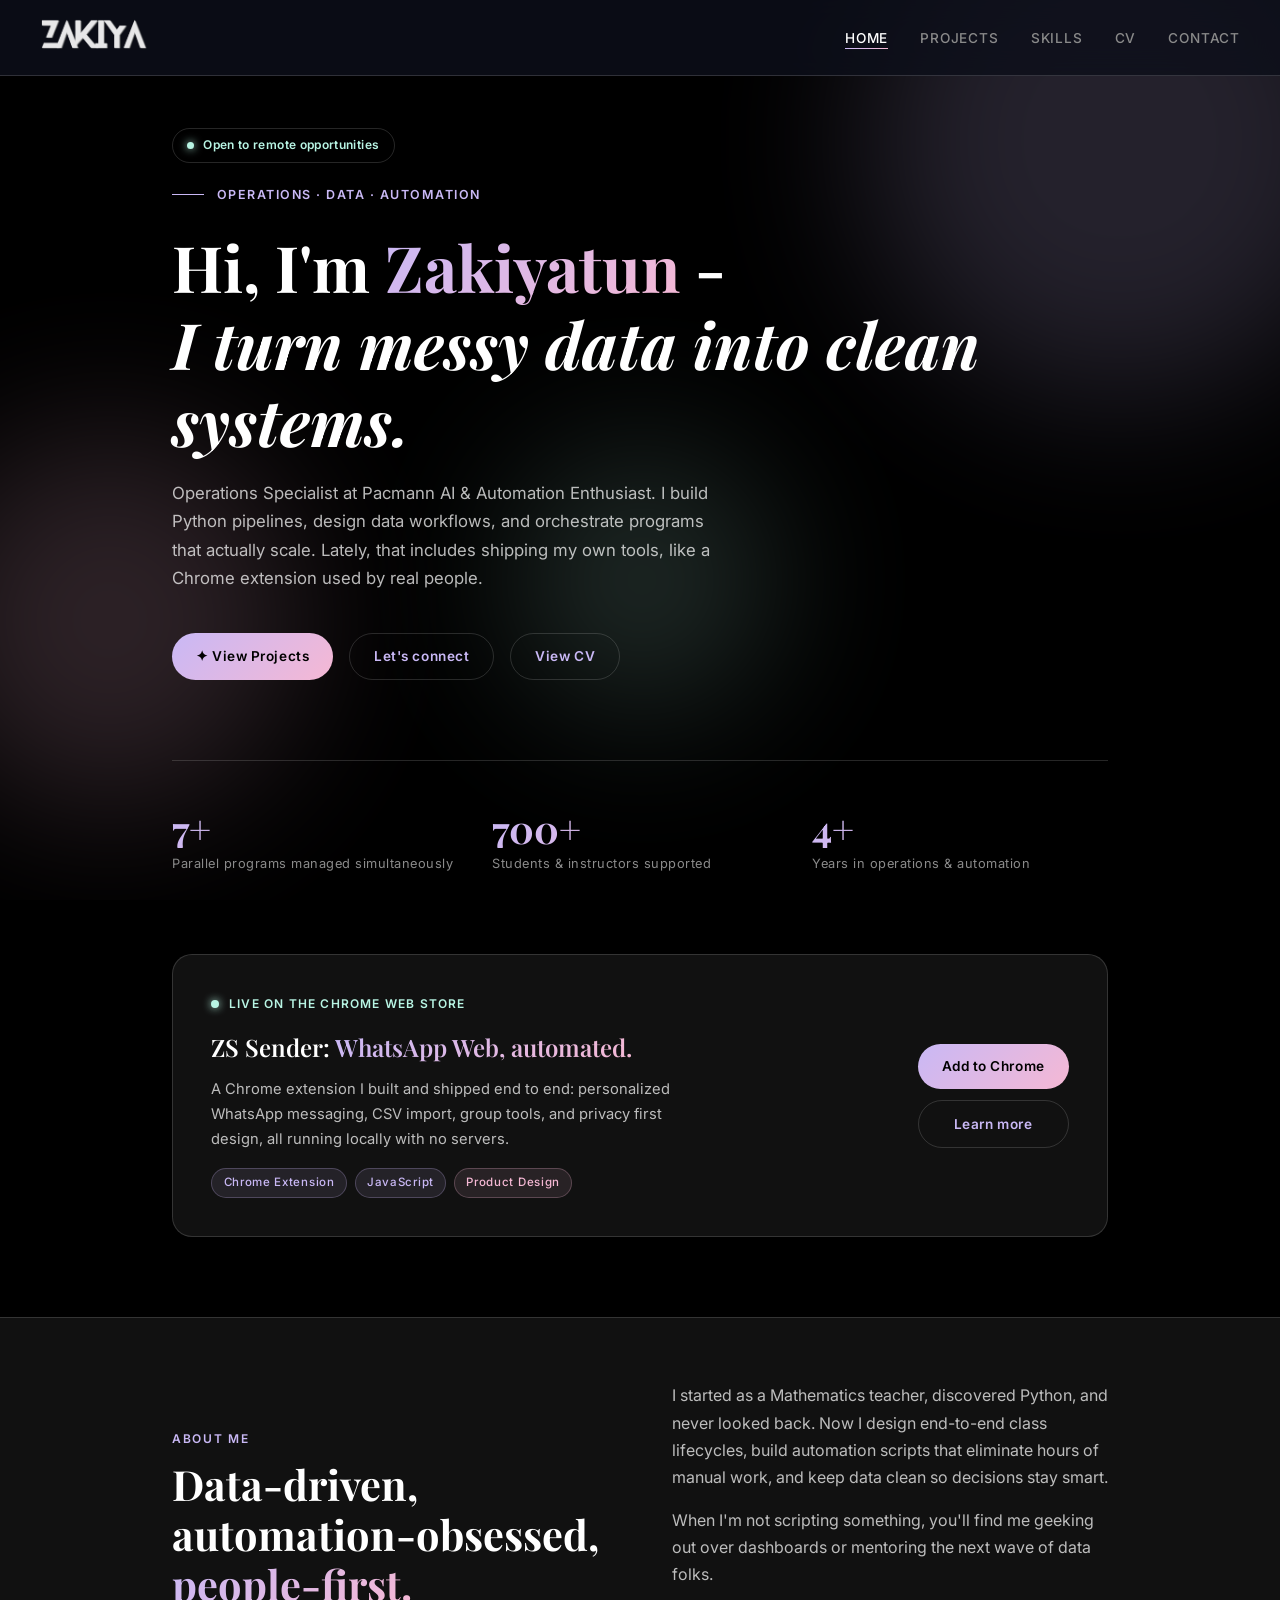
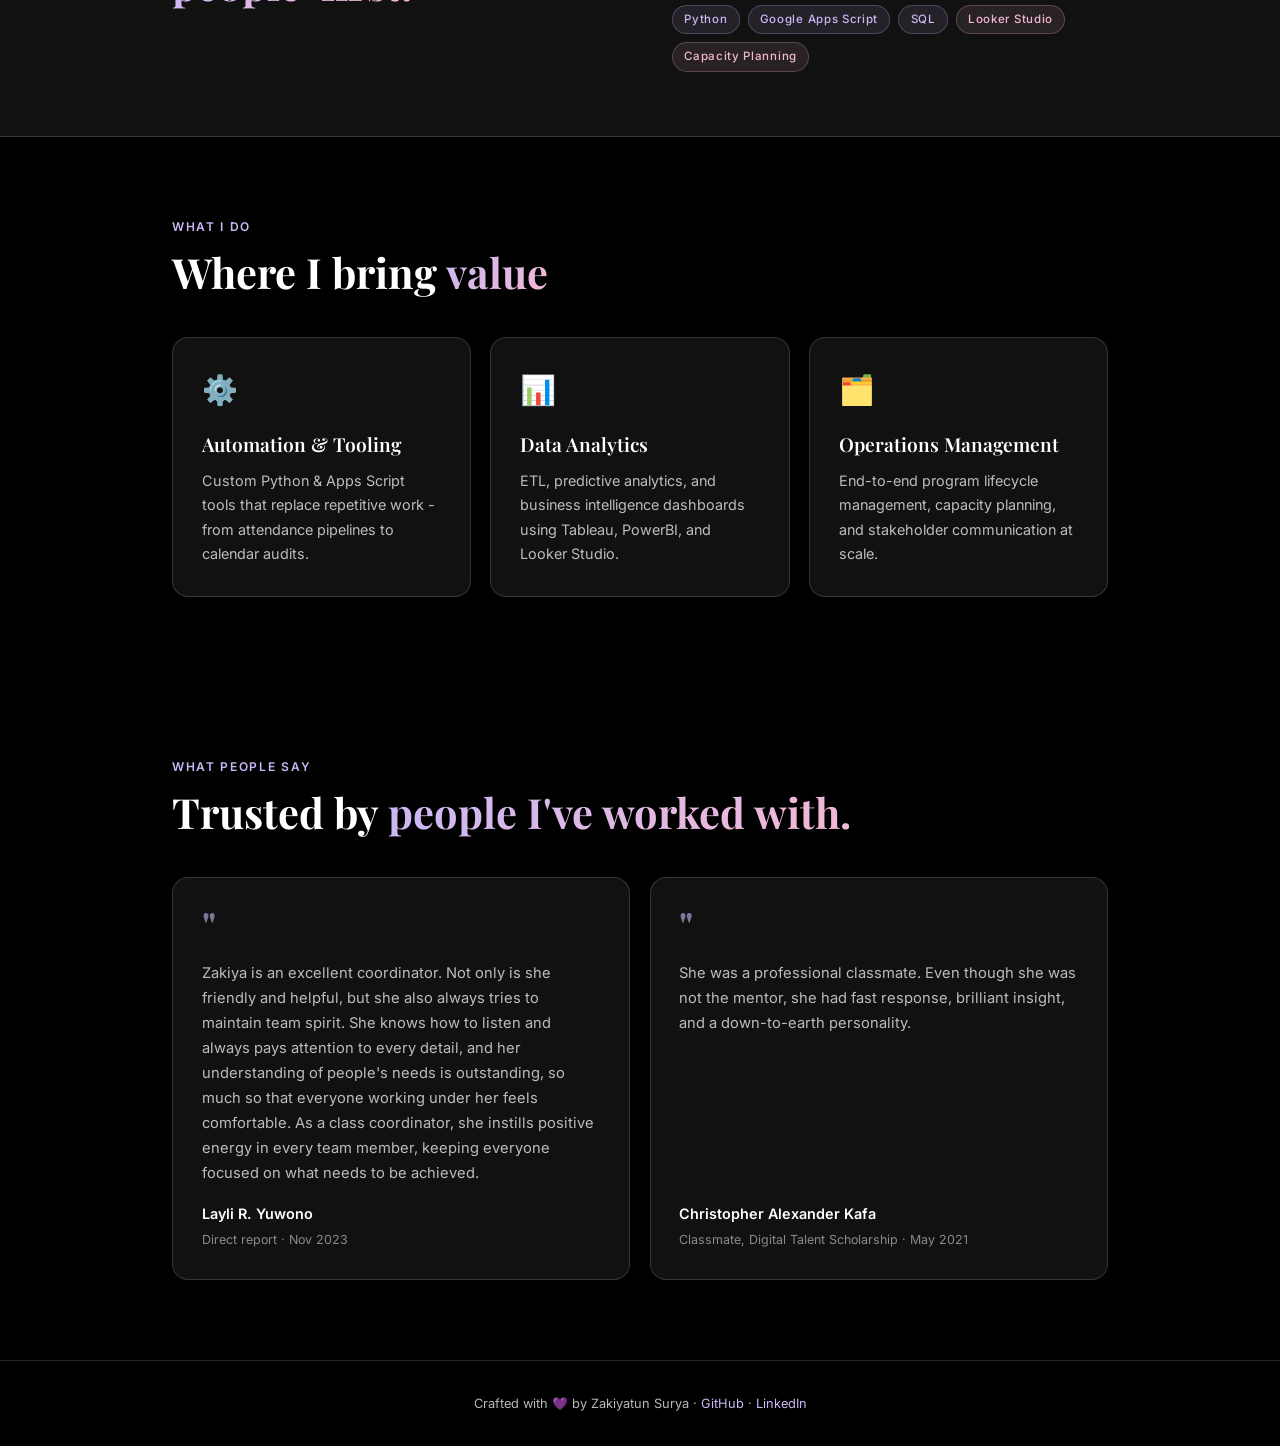
==== index.html @ 621209d4 "Update index.html" ====
<!DOCTYPE html>
<html lang="en">
<head>
  <meta charset="UTF-8">
  <meta name="viewport" content="width=device-width, initial-scale=1.0">
  <meta name="description" content="Operations Specialist & Automation Enthusiast. I build Python pipelines, design data workflows, and automate systems that scale — from class operations to a Chrome extension used by real people." />
  <meta property="og:type" content="website" />
  <meta property="og:title" content="Zakiyatun Surya - Portfolio" />
  <meta property="og:description" content="Operations Specialist and Automation Enthusiast with experience in Python, Google Apps Script, and Data Analytics." />
  <meta property="og:url" content="https://zakiyyah-ai.github.io/" />
  <meta property="og:image" content="https://zakiyyah-ai.github.io/favicon.png" />
  <script type="application/ld+json">
  {
    "@context": "https://schema.org",
    "@type": "Person",
    "name": "Zakiyatun Surya",
    "url": "https://zakiyyah-ai.github.io/",
    "image": "https://zakiyyah-ai.github.io/favicon.png",
    "jobTitle": "Operations Specialist",
    "worksFor": {
      "@type": "Organization",
      "name": "Pacmann AI"
    },
    "description": "Operations Specialist & Automation Enthusiast building Python pipelines, data workflows, and automation tools.",
    "sameAs": [
      "https://www.linkedin.com/in/zakiyatun/",
      "https://github.com/zakiyyah-ai"
    ]
  }
  </script>
  <link rel="icon" type="image/png" href="favicon.png">
  <link rel="apple-touch-icon" href="favicon.png">
  <title>Zakiyatun Surya - Portfolio</title>
  <link rel="stylesheet" href="style.css">
  <style>
    .hero {
      min-height: calc(100vh - 80px);
      display: flex;
      flex-direction: column;
      justify-content: center;
      max-width: 1000px;
      margin: 0 auto;
      padding: 3rem 2rem 5rem;
    }
    .hero-eyebrow {
      display: flex;
      align-items: center;
      gap: 0.8rem;
      margin-bottom: 1.5rem;
    }
    .hero-eyebrow::before {
      content: '';
      display: block;
      width: 32px;
      height: 1px;
      background: var(--lavender);
    }
    .hero-eyebrow span {
      font-size: 0.78rem;
      font-weight: 600;
      letter-spacing: 0.12em;
      text-transform: uppercase;
      color: var(--lavender);
    }
    .status-badge {
      display: inline-flex;
      align-items: center;
      gap: 0.55rem;
      padding: 0.4rem 0.9rem;
      border: 1px solid var(--border);
      border-radius: 20px;
      font-size: 0.75rem;
      font-weight: 600;
      letter-spacing: 0.03em;
      color: var(--mint);
      margin-bottom: 1.3rem;
      width: fit-content;
    }
    .status-dot {
      width: 7px;
      height: 7px;
      border-radius: 50%;
      background: var(--mint);
      box-shadow: 0 0 8px var(--mint);
      flex-shrink: 0;
    }
    .hero h1 { margin-bottom: 1.2rem; }
    .hero h1 em {
      font-style: italic;
      font-family: 'Playfair Display', serif;
    }
    .hero-sub {
      font-size: 1.05rem;
      max-width: 560px;
      margin-bottom: 2.5rem;
    }
    .hero-cta {
      display: flex;
      gap: 1rem;
      flex-wrap: wrap;
    }
    .hero-stats {
      display: grid;
      grid-template-columns: repeat(3, 1fr);
      gap: 1.5rem;
      margin-top: 5rem;
      padding-top: 3rem;
      border-top: 1px solid var(--border);
    }
    .stat-num {
      font-family: 'Playfair Display', serif;
      font-size: 2.4rem;
      font-weight: 700;
      background: linear-gradient(135deg, var(--lavender), var(--pink));
      -webkit-background-clip: text;
      -webkit-text-fill-color: transparent;
      background-clip: text;
      line-height: 1;
      margin-bottom: 0.3rem;
    }
    .stat-label { font-size: 0.8rem; color: var(--muted); letter-spacing: 0.04em; }

    /* about strip */
    .about-strip {
      background: var(--card);
      border-top: 1px solid var(--border);
      border-bottom: 1px solid var(--border);
    }
    .about-inner {
      max-width: 1000px;
      margin: 0 auto;
      padding: 4rem 2rem;
      display: grid;
      grid-template-columns: 1fr 1fr;
      gap: 4rem;
      align-items: center;
    }
    .about-inner h2 { margin-bottom: 1rem; }
    .about-inner p { margin-bottom: 1rem; }
    .pill-row { display: flex; flex-wrap: wrap; gap: 0.5rem; margin-top: 1rem; }

    /* featured section */
    .featured-grid {
      display: grid;
      grid-template-columns: repeat(auto-fit, minmax(260px, 1fr));
      gap: 1.2rem;
      margin-top: 2.5rem;
    }
    .feat-card .feat-icon {
      font-size: 1.8rem;
      margin-bottom: 0.8rem;
    }
    .feat-card h3 { margin-bottom: 0.5rem; }
    .feat-card p { font-size: 0.9rem; }

    @media (max-width: 700px) {
      .about-inner { grid-template-columns: 1fr; gap: 2rem; }
      .hero-stats { grid-template-columns: 1fr 1fr; }
    }

    /* featured build */
    .featured-build {
      max-width: 1000px;
      margin: 0 auto;
      padding: 0 2rem 5rem;
    }
    .fb-card {
      background: var(--card);
      border: 1px solid var(--border);
      border-radius: 20px;
      padding: 2.4rem;
      display: grid;
      grid-template-columns: 1fr auto;
      gap: 2rem;
      align-items: center;
    }
    .fb-eyebrow {
      display: flex;
      align-items: center;
      gap: 0.6rem;
      margin-bottom: 0.8rem;
    }
    .fb-dot {
      width: 8px; height: 8px;
      border-radius: 50%;
      background: var(--mint);
      box-shadow: 0 0 8px var(--mint);
    }
    .fb-eyebrow span {
      font-size: 0.75rem;
      font-weight: 600;
      letter-spacing: 0.1em;
      text-transform: uppercase;
      color: var(--mint);
    }
    .fb-card h3 { font-size: 1.5rem; margin-bottom: 0.6rem; }
    .fb-card p { font-size: 0.92rem; max-width: 480px; }
    .fb-tags { display: flex; flex-wrap: wrap; gap: 0.5rem; margin-top: 1rem; }
    .fb-cta { display: flex; flex-direction: column; gap: 0.7rem; }
    .fb-cta .btn { justify-content: center; }

    @media (max-width: 700px) {
      .fb-card { grid-template-columns: 1fr; }
      .fb-cta { flex-direction: row; flex-wrap: wrap; }
    }

    /* testimonials */
    .testi-grid {
      display: grid;
      grid-template-columns: repeat(auto-fit, minmax(320px, 1fr));
      gap: 1.2rem;
      margin-top: 2.5rem;
    }
    .testi-card { display: flex; flex-direction: column; gap: 1rem; }
    .testi-mark {
      font-family: 'Playfair Display', serif;
      font-size: 2.4rem;
      font-weight: 700;
      line-height: 1;
      color: var(--lavender);
      opacity: 0.6;
    }
    .testi-card p.testi-text {
      font-size: 0.92rem;
      flex: 1;
    }
    .testi-author { display: flex; flex-direction: column; gap: 0.15rem; }
    .testi-author strong { font-size: 0.9rem; font-weight: 600; }
    .testi-author span { font-size: 0.78rem; color: var(--muted); }
  </style>
</head>
<body data-page="home">
<script src="nav.js"></script>

<main class="page">

  <!-- ── HERO ── -->
  <section class="hero">
    <div class="status-badge"><span class="status-dot"></span>Open to remote opportunities</div>
    <div class="hero-eyebrow"><span>Operations · Data · Automation</span></div>
    <h1>Hi, I'm <span class="grad">Zakiyatun</span> -<br><em>I turn messy data into clean systems.</em></h1>
    <p class="hero-sub">Operations Specialist at Pacmann AI & Automation Enthusiast. I build Python pipelines, design data workflows, and orchestrate programs that actually scale. Lately, that includes shipping my own tools, like a Chrome extension used by real people.</p>
    <div class="hero-cta">
      <a href="projects.html" class="btn btn-primary">✦ View Projects</a>
      <a href="contact.html" class="btn btn-outline">Let's connect</a>
      <a href="cv.html" class="btn btn-outline">View CV</a>
    </div>

    <div class="hero-stats">
      <div>
        <div class="stat-num">7+</div>
        <div class="stat-label">Parallel programs managed simultaneously</div>
      </div>
      <div>
        <div class="stat-num">700+</div>
        <div class="stat-label">Students & instructors supported</div>
      </div>
      <div>
        <div class="stat-num">4+</div>
        <div class="stat-label">Years in operations & automation</div>
      </div>
    </div>
  </section>

  <!-- ── FEATURED BUILD ── -->
  <section class="featured-build">
    <div class="fb-card">
      <div>
        <div class="fb-eyebrow"><span class="fb-dot"></span><span>Live on the Chrome Web Store</span></div>
        <h3>ZS Sender: <span class="grad">WhatsApp Web, automated.</span></h3>
        <p>A Chrome extension I built and shipped end to end: personalized WhatsApp messaging, CSV import, group tools, and privacy first design, all running locally with no servers.</p>
        <div class="fb-tags">
          <span class="tag">Chrome Extension</span>
          <span class="tag">JavaScript</span>
          <span class="tag pink">Product Design</span>
        </div>
      </div>
      <div class="fb-cta">
        <a href="https://chromewebstore.google.com/detail/zs-sender-whatsapp-bulk-s/goccbmpegaongfpnoemfaobfbcglnjhi" class="btn btn-primary" target="_blank" rel="noopener noreferrer">Add to Chrome</a>
        <a href="zs-sender.html" class="btn btn-outline">Learn more</a>
      </div>
    </div>
  </section>

  <!-- ── ABOUT ── -->
  <div class="about-strip">
    <div class="about-inner">
      <div>
        <div class="section-label">About Me</div>
        <h2>Data-driven, automation-obsessed, <span class="grad">people-first.</span></h2>
      </div>
      <div>
        <p>I started as a Mathematics teacher, discovered Python, and never looked back. Now I design end-to-end class lifecycles, build automation scripts that eliminate hours of manual work, and keep data clean so decisions stay smart.</p>
        <p>When I'm not scripting something, you'll find me geeking out over dashboards or mentoring the next wave of data folks.</p>
        <div class="pill-row">
          <span class="tag">Python</span>
          <span class="tag">Google Apps Script</span>
          <span class="tag">SQL</span>
          <span class="tag pink">Looker Studio</span>
          <span class="tag pink">Capacity Planning</span>
        </div>
      </div>
    </div>
  </div>

  <!-- ── WHAT I DO ── -->
  <section class="section">
    <div class="section-label">What I Do</div>
    <h2>Where I bring <span class="grad">value</span></h2>
    <div class="featured-grid">
      <div class="card feat-card">
        <div class="feat-icon">⚙️</div>
        <h3>Automation & Tooling</h3>
        <p>Custom Python & Apps Script tools that replace repetitive work - from attendance pipelines to calendar audits.</p>
      </div>
      <div class="card feat-card">
        <div class="feat-icon">📊</div>
        <h3>Data Analytics</h3>
        <p>ETL, predictive analytics, and business intelligence dashboards using Tableau, PowerBI, and Looker Studio.</p>
      </div>
      <div class="card feat-card">
        <div class="feat-icon">🗂️</div>
        <h3>Operations Management</h3>
        <p>End-to-end program lifecycle management, capacity planning, and stakeholder communication at scale.</p>
      </div>
    </div>
  </section>

  <!-- ── TESTIMONIALS ── -->
  <section class="section">
    <div class="section-label">What People Say</div>
    <h2>Trusted by <span class="grad">people I've worked with.</span></h2>
    <div class="testi-grid">
      <div class="card testi-card">
        <div class="testi-mark">"</div>
        <p class="testi-text">Zakiya is an excellent coordinator. Not only is she friendly and helpful, but she also always tries to maintain team spirit. She knows how to listen and always pays attention to every detail, and her understanding of people's needs is outstanding, so much so that everyone working under her feels comfortable. As a class coordinator, she instills positive energy in every team member, keeping everyone focused on what needs to be achieved.</p>
        <div class="testi-author">
          <strong>Layli R. Yuwono</strong>
          <span>Direct report · Nov 2023</span>
        </div>
      </div>
      <div class="card testi-card">
        <div class="testi-mark">"</div>
        <p class="testi-text">She was a professional classmate. Even though she was not the mentor, she had fast response, brilliant insight, and a down-to-earth personality.</p>
        <div class="testi-author">
          <strong>Christopher Alexander Kafa</strong>
          <span>Classmate, Digital Talent Scholarship · May 2021</span>
        </div>
      </div>
    </div>
  </section>

</main>

<footer>
  <p>Crafted with 💜 by Zakiyatun Surya · <a href="https://github.com/zakiyyah-ai" target="_blank">GitHub</a> · <a href="https://www.linkedin.com/in/zakiyatun/" target="_blank">LinkedIn</a></p>
</footer>

</body>
</html>
---- style.css ----
@import url('https://fonts.googleapis.com/css2?family=Playfair+Display:ital,wght@0,400;0,600;0,700;1,400&family=Inter:wght@300;400;500;600&display=swap');

:root {
  --navy: #000000;
  --card: #111111;
  --card2: #1A1A1A;
  --lavender: #C9B8F5;
  --pink: #F5B8D4;
  --mint: #B8F5E4;
  --white: #FFFFFF;
  --muted: #8A8A8A;
  --border: rgba(255, 255, 255, 0.15);
}

*, *::before, *::after { box-sizing: border-box; margin: 0; padding: 0; }

html { scroll-behavior: smooth; }

body {
  background: var(--navy);
  color: var(--white);
  font-family: 'Inter', sans-serif;
  font-size: 16px;
  line-height: 1.7;
  min-height: 100vh;
  overflow-x: hidden;
}

/* ── ORBS ─────────────────────────────── */
.orb-wrap {
  position: fixed;
  inset: 0;
  pointer-events: none;
  z-index: 0;
  overflow: hidden;
}
.orb {
  position: absolute;
  border-radius: 50%;
  filter: blur(80px);
  opacity: 0.18;
  animation: drift 18s ease-in-out infinite alternate;
}
.orb-1 { width: 520px; height: 520px; background: var(--lavender); top: -120px; right: -100px; animation-duration: 20s; }
.orb-2 { width: 380px; height: 380px; background: var(--pink); bottom: 10%; left: -80px; animation-duration: 16s; animation-delay: -6s; }
.orb-3 { width: 260px; height: 260px; background: var(--mint); top: 50%; left: 40%; animation-duration: 24s; animation-delay: -10s; }

@keyframes drift {
  from { transform: translate(0, 0) scale(1); }
  to   { transform: translate(30px, 20px) scale(1.08); }
}

/* ── NAV ──────────────────────────────── */
nav {
  position: fixed;
  top: 0; left: 0; right: 0;
  z-index: 100;
  display: flex;
  align-items: center;
  justify-content: space-between;
  padding: 1.1rem 2.5rem;
  background: rgba(13, 15, 26, 0.82);
  backdrop-filter: blur(14px);
  border-bottom: 1px solid var(--border);
}

.nav-logo img {
  height: 32px;
  width: auto;
  filter: invert(1);
  opacity: 0.9;
  transition: opacity 0.2s;
}
.nav-logo img:hover { opacity: 1; }

.nav-links {
  display: flex;
  gap: 2rem;
  list-style: none;
}

.nav-links a {
  color: var(--muted);
  text-decoration: none;
  font-size: 0.85rem;
  font-weight: 500;
  letter-spacing: 0.06em;
  text-transform: uppercase;
  transition: color 0.2s;
  position: relative;
}
.nav-links a::after {
  content: '';
  position: absolute;
  bottom: -3px; left: 0; right: 0;
  height: 1px;
  background: linear-gradient(90deg, var(--lavender), var(--pink));
  transform: scaleX(0);
  transform-origin: left;
  transition: transform 0.25s;
}
.nav-links a:hover, .nav-links a.active { color: var(--white); }
.nav-links a:hover::after, .nav-links a.active::after { transform: scaleX(1); }

/* ── HAMBURGER ────────────────────────── */
.hamburger {
  display: none;
  flex-direction: column;
  gap: 5px;
  cursor: pointer;
  padding: 4px;
  background: none;
  border: none;
  z-index: 200;
}
.hamburger span {
  display: block;
  width: 24px;
  height: 2px;
  background: var(--lavender);
  border-radius: 2px;
  transition: all 0.3s ease;
}
.hamburger.open span:nth-child(1) { transform: translateY(7px) rotate(45deg); }
.hamburger.open span:nth-child(2) { opacity: 0; }
.hamburger.open span:nth-child(3) { transform: translateY(-7px) rotate(-45deg); }

.mobile-menu {
  display: none;
  position: fixed;
  top: 0;
  left: 0;
  bottom: 0;
  width: max-content;
  min-width: 160px;
  background: rgba(13, 15, 26, 0.97);
  backdrop-filter: blur(14px);
  border-right: 1px solid var(--border);
  z-index: 99;
  flex-direction: column;
  align-items: flex-start;
  justify-content: flex-start;
  gap: 1.2rem;
  padding: 100px 2.5rem 2.5rem 1.5rem;
  opacity: 0;
  pointer-events: none;
  transition: opacity 0.3s;
}
.mobile-menu.open {
  opacity: 1;
  pointer-events: all;
}
.mobile-menu a {
  color: var(--muted);
  text-decoration: none;
  font-family: 'Inter', sans-serif;
  font-size: 1rem;
  font-weight: 500;
  letter-spacing: 0.06em;
  text-transform: uppercase;
  transition: color 0.2s;
  position: relative;
}
.mobile-menu a::after {
  content: '';
  position: absolute;
  bottom: -3px; left: 0; right: 0;
  height: 1px;
  background: linear-gradient(90deg, var(--lavender), var(--pink));
  transform: scaleX(0);
  transform-origin: left;
  transition: transform 0.25s;
}
.mobile-menu a:hover { color: var(--white); }
.mobile-menu a:hover::after { transform: scaleX(1); }
.mobile-menu a.active { color: var(--white); }
.mobile-menu a.active::after { transform: scaleX(1); }

/* ── PAGE WRAPPER ─────────────────────── */
.page {
  position: relative;
  z-index: 1;
  padding-top: 80px;
  min-height: 100vh;
}

/* ── SECTION HELPERS ─────────────────── */
.section {
  max-width: 1000px;
  margin: 0 auto;
  padding: 5rem 2rem;
}

.section-label {
  font-size: 0.75rem;
  font-weight: 600;
  letter-spacing: 0.14em;
  text-transform: uppercase;
  color: var(--lavender);
  margin-bottom: 0.6rem;
}

h1, h2 {
  font-family: 'Playfair Display', serif;
  font-weight: 700;
  line-height: 1.2;
}

h1 { font-size: clamp(2.4rem, 6vw, 4rem); }
h2 { font-size: clamp(1.8rem, 4vw, 2.6rem); }
h3 { font-family: 'Playfair Display', serif; font-size: 1.2rem; font-weight: 600; }

p { color: rgba(255, 255, 255, 0.72); }

/* ── GRADIENT TEXT ────────────────────── */
.grad {
  background: linear-gradient(135deg, var(--lavender) 0%, var(--pink) 100%);
  -webkit-background-clip: text;
  -webkit-text-fill-color: transparent;
  background-clip: text;
}

/* ── CARDS ────────────────────────────── */
.card {
  background: var(--card);
  border: 1px solid var(--border);
  border-radius: 16px;
  padding: 1.8rem;
  transition: border-color 0.25s, transform 0.25s;
}
.card:hover {
  border-color: rgba(201, 184, 245, 0.4);
  transform: translateY(-3px);
}

/* ── TAGS ─────────────────────────────── */
.tag {
  display: inline-block;
  background: rgba(201, 184, 245, 0.1);
  border: 1px solid rgba(201, 184, 245, 0.25);
  color: var(--lavender);
  font-size: 0.72rem;
  font-weight: 500;
  letter-spacing: 0.06em;
  padding: 0.25rem 0.7rem;
  border-radius: 20px;
}
.tag.pink {
  background: rgba(245, 184, 212, 0.1);
  border-color: rgba(245, 184, 212, 0.25);
  color: var(--pink);
}

/* ── BUTTONS ──────────────────────────── */
.btn {
  display: inline-flex;
  align-items: center;
  gap: 0.5rem;
  padding: 0.7rem 1.5rem;
  border-radius: 40px;
  font-size: 0.85rem;
  font-weight: 600;
  letter-spacing: 0.04em;
  text-decoration: none;
  cursor: pointer;
  border: none;
  transition: all 0.25s;
}
.btn-primary {
  background: linear-gradient(135deg, var(--lavender), var(--pink));
  color: var(--navy);
}
.btn-primary:hover { opacity: 0.88; transform: translateY(-2px); }
.btn-outline {
  background: transparent;
  border: 1px solid var(--border);
  color: var(--lavender);
}
.btn-outline:hover {
  border-color: var(--lavender);
  background: rgba(201, 184, 245, 0.08);
}

/* ── FOOTER ───────────────────────────── */
footer {
  position: relative;
  z-index: 1;
  border-top: 1px solid var(--border);
  padding: 2rem;
  text-align: center;
  font-size: 0.8rem;
  color: var(--muted);
}
footer a { color: var(--lavender); text-decoration: none; }
footer a:hover { text-decoration: underline; }

/* ── DIVIDER ──────────────────────────── */
.divider {
  height: 1px;
  background: linear-gradient(90deg, transparent, var(--border), transparent);
  margin: 0 2rem;
}

/* ── RESPONSIVE ───────────────────────── */
@media (max-width: 768px) {
  nav { padding: 1rem 1.5rem; }
  .nav-links { display: none; }
  .hamburger { display: flex; }
  .mobile-menu { display: flex; }
  .section { padding: 3.5rem 1.25rem; }
}
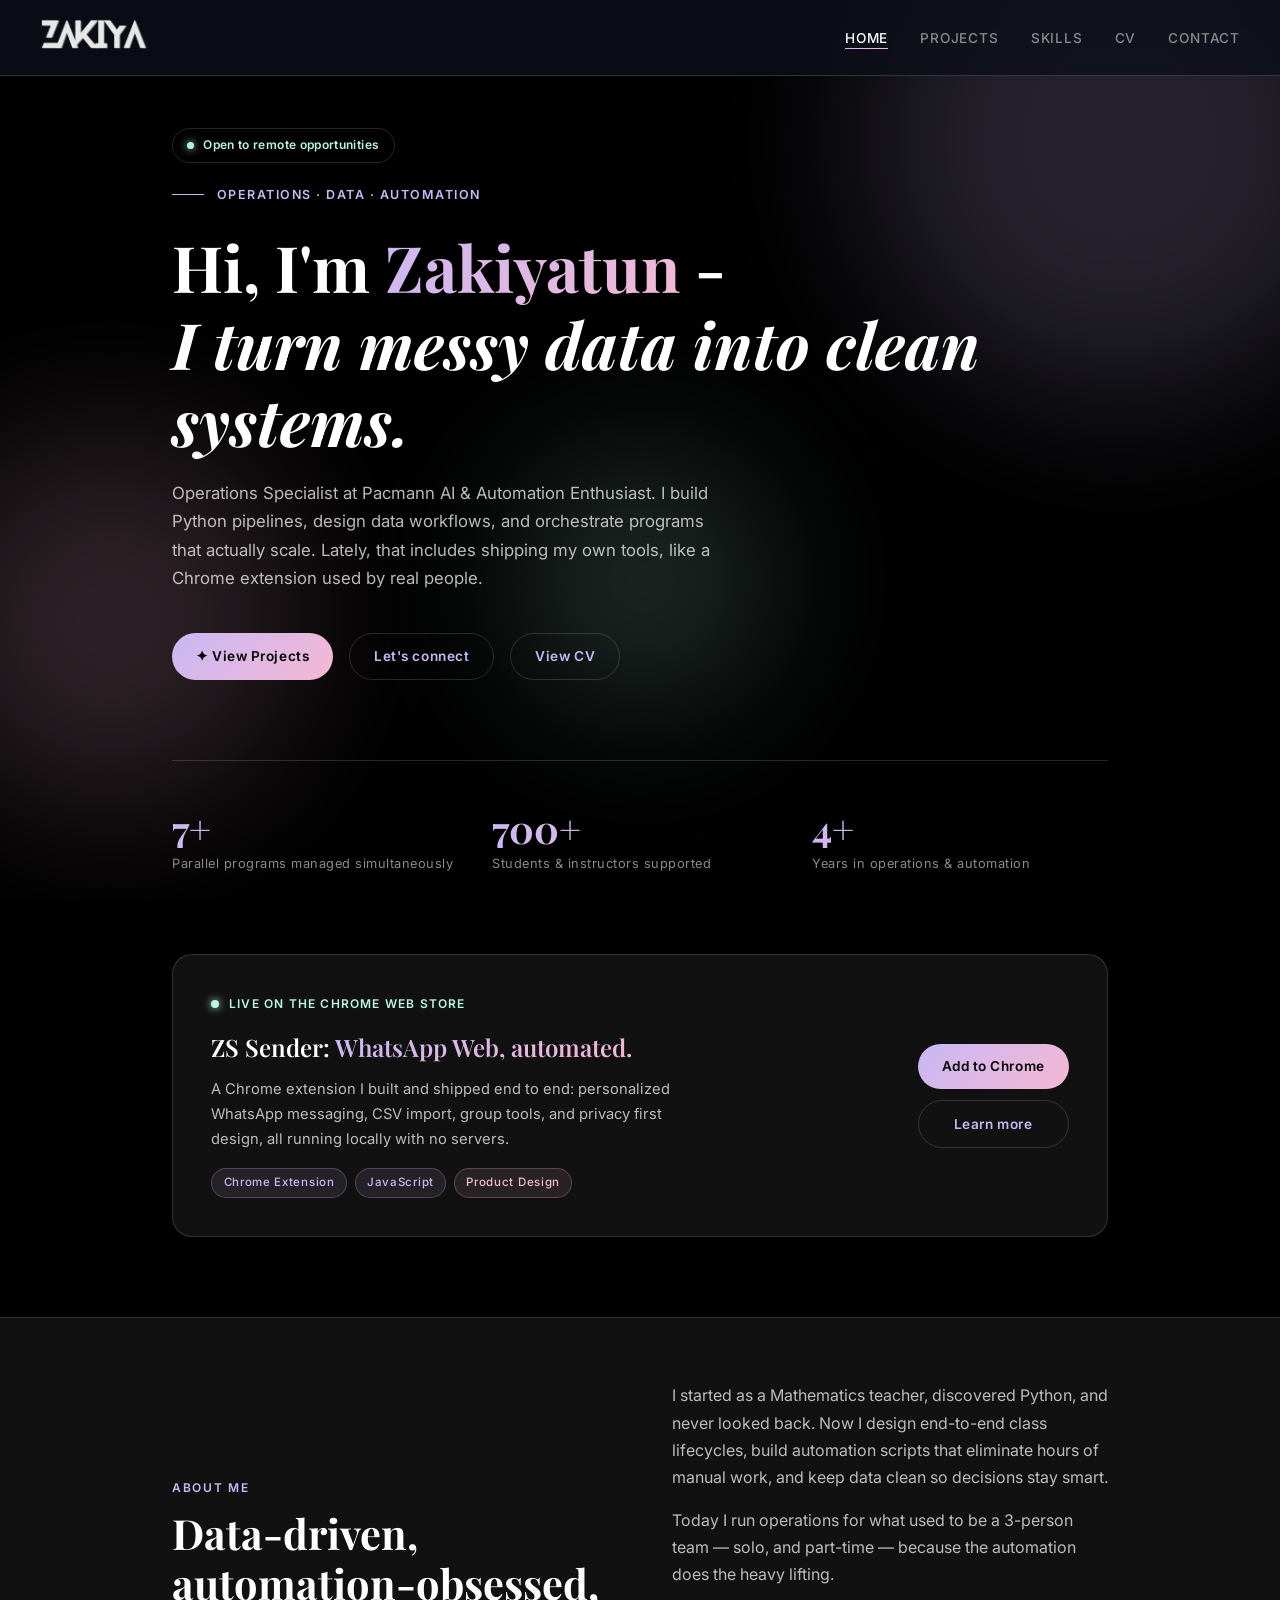
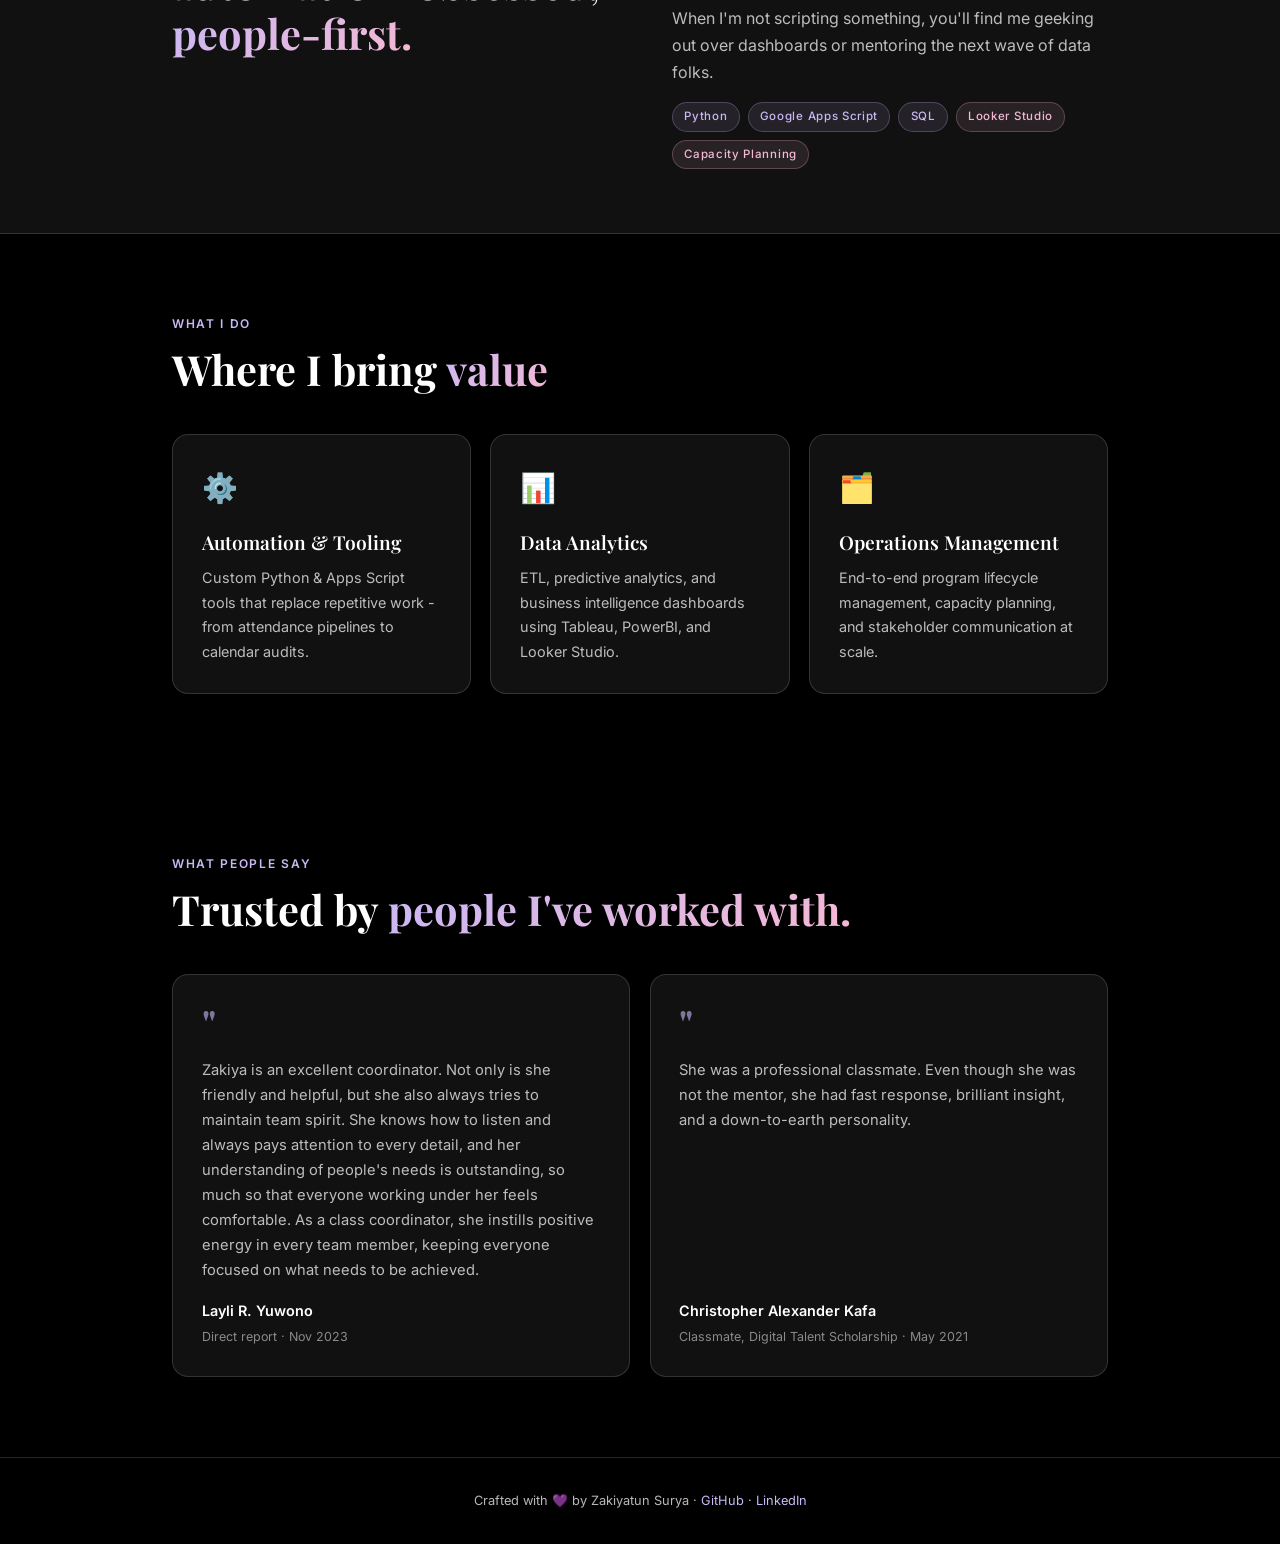
==== commit b4bac904: "Update index.html" ====
--- a/index.html
+++ b/index.html
@@ -291,6 +291,7 @@
       </div>
       <div>
         <p>I started as a Mathematics teacher, discovered Python, and never looked back. Now I design end-to-end class lifecycles, build automation scripts that eliminate hours of manual work, and keep data clean so decisions stay smart.</p>
+        <p>Today I run operations for what used to be a 3-person team — solo, and part-time — because the automation does the heavy lifting.</p>
         <p>When I'm not scripting something, you'll find me geeking out over dashboards or mentoring the next wave of data folks.</p>
         <div class="pill-row">
           <span class="tag">Python</span>
--- a/style.css
+++ b/style.css
@@ -250,6 +250,16 @@
   border-color: rgba(245, 184, 212, 0.25);
   color: var(--pink);
 }
+.tag.mint {
+  background: rgba(184, 245, 228, 0.1);
+  border-color: rgba(184, 245, 228, 0.25);
+  color: var(--mint);
+}
+.tag.peach {
+  background: rgba(255, 201, 160, 0.1);
+  border-color: rgba(255, 201, 160, 0.25);
+  color: #FFC9A0;
+}
 
 /* ── BUTTONS ──────────────────────────── */
 .btn {
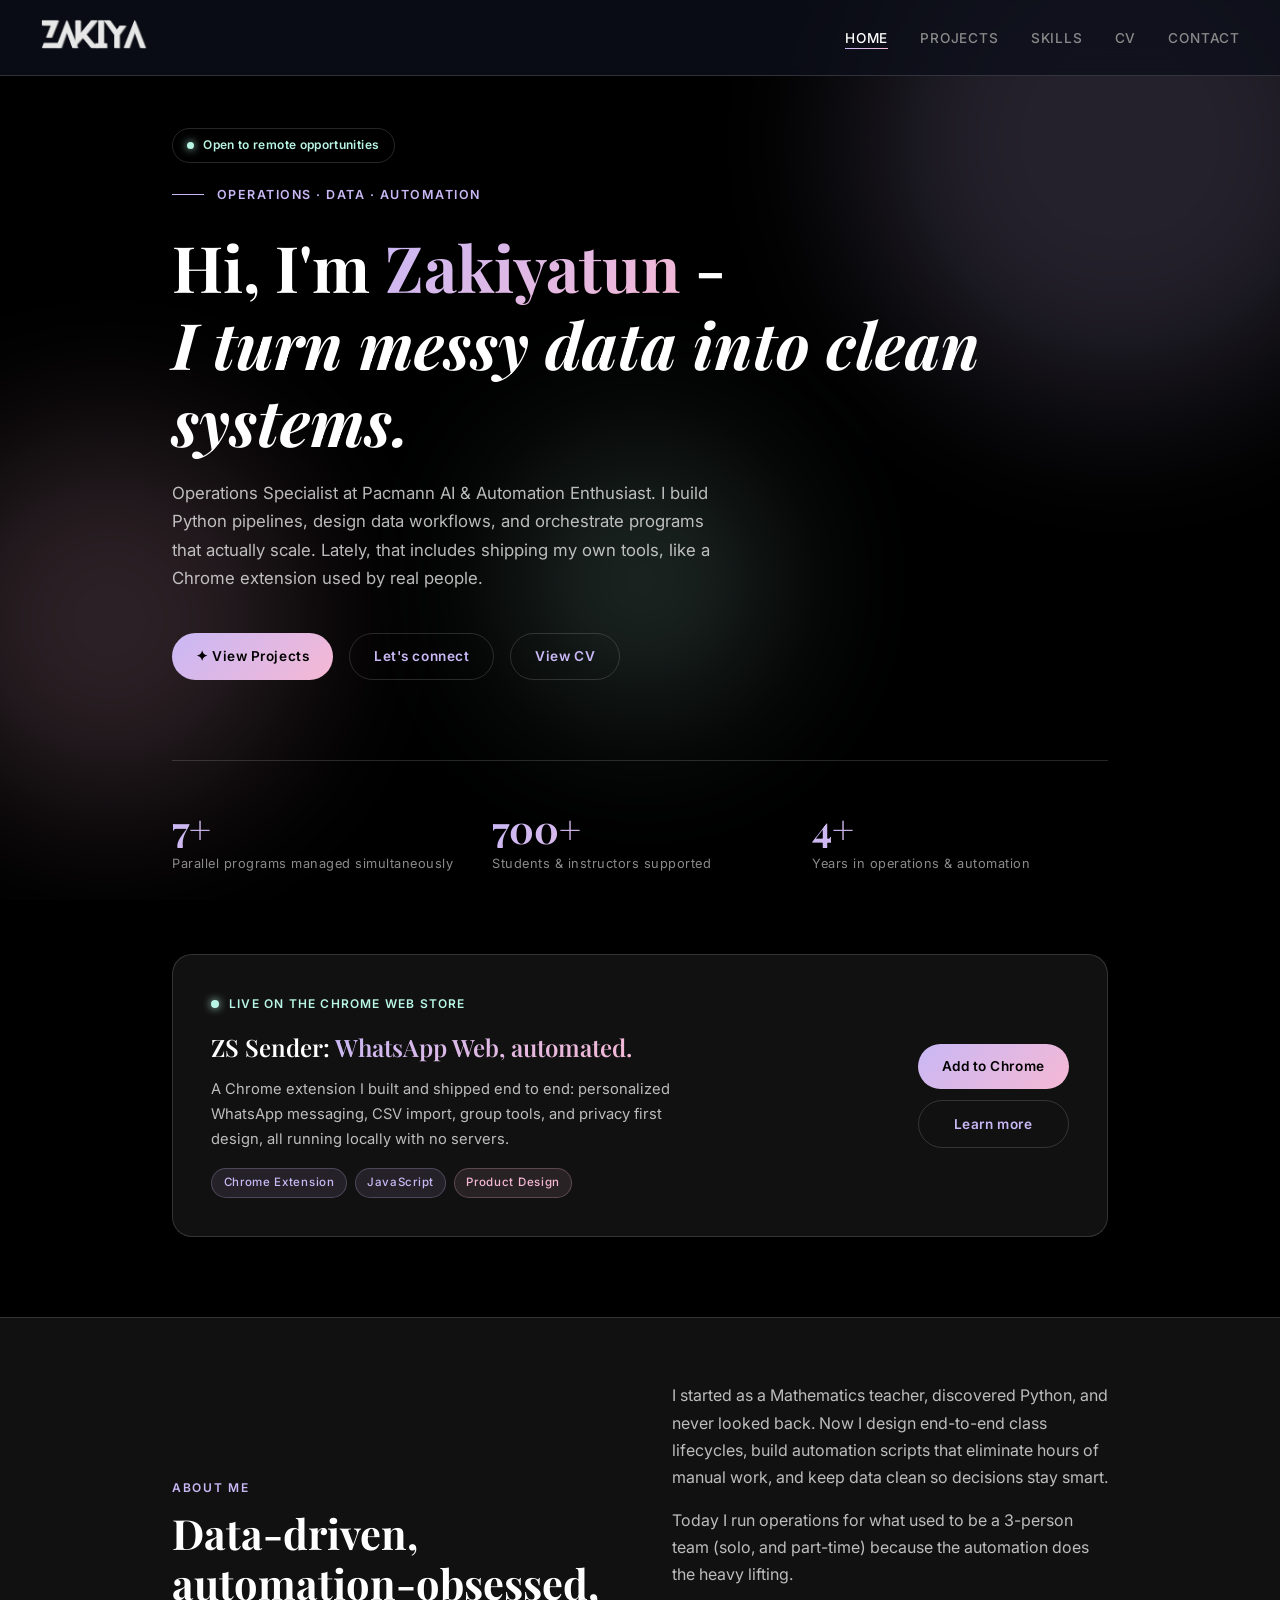
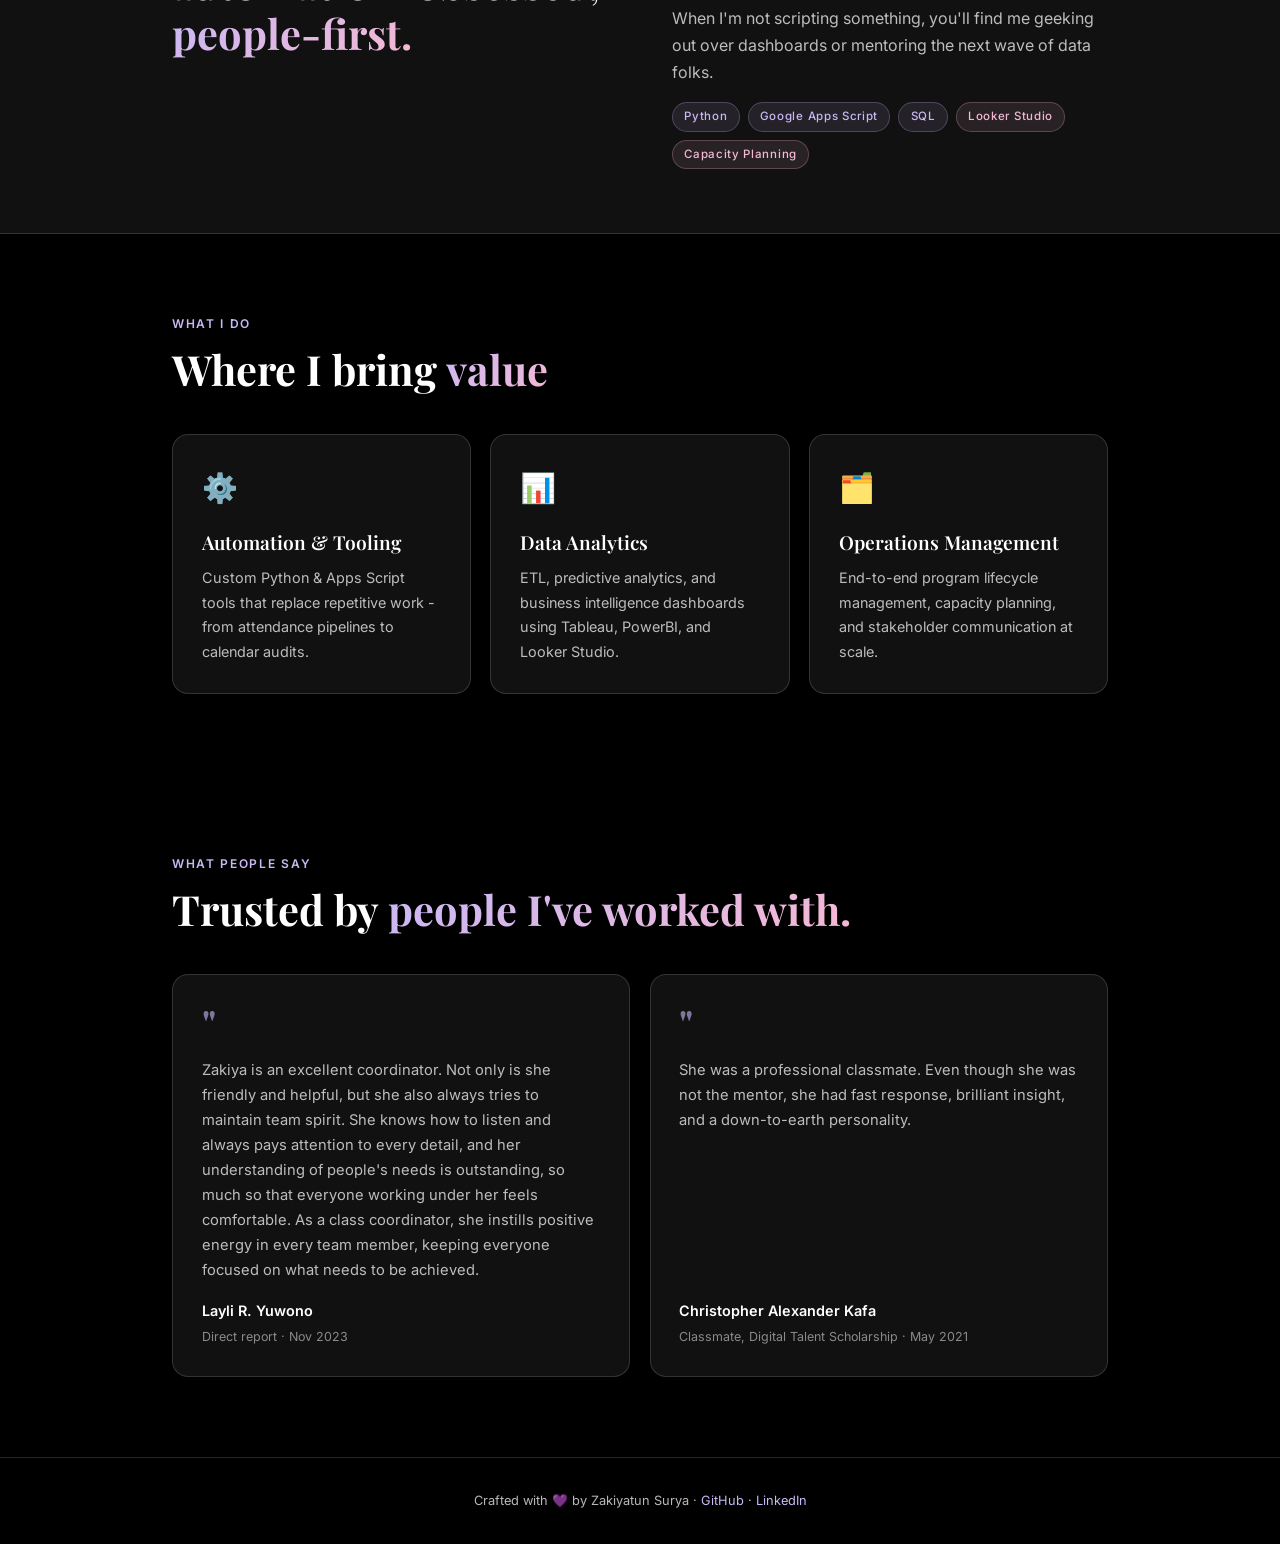
==== commit aebaf5a4: "Update index.html" ====
--- a/index.html
+++ b/index.html
@@ -3,7 +3,7 @@
 <head>
   <meta charset="UTF-8">
   <meta name="viewport" content="width=device-width, initial-scale=1.0">
-  <meta name="description" content="Operations Specialist & Automation Enthusiast. I build Python pipelines, design data workflows, and automate systems that scale — from class operations to a Chrome extension used by real people." />
+  <meta name="description" content="Operations Specialist & Automation Enthusiast. I build Python pipelines, design data workflows, and automate systems that scale from class operations to a Chrome extension used by real people." />
   <meta property="og:type" content="website" />
   <meta property="og:title" content="Zakiyatun Surya - Portfolio" />
   <meta property="og:description" content="Operations Specialist and Automation Enthusiast with experience in Python, Google Apps Script, and Data Analytics." />
@@ -291,7 +291,7 @@
       </div>
       <div>
         <p>I started as a Mathematics teacher, discovered Python, and never looked back. Now I design end-to-end class lifecycles, build automation scripts that eliminate hours of manual work, and keep data clean so decisions stay smart.</p>
-        <p>Today I run operations for what used to be a 3-person team — solo, and part-time — because the automation does the heavy lifting.</p>
+        <p>Today I run operations for what used to be a 3-person team (solo, and part-time) because the automation does the heavy lifting.</p>
         <p>When I'm not scripting something, you'll find me geeking out over dashboards or mentoring the next wave of data folks.</p>
         <div class="pill-row">
           <span class="tag">Python</span>
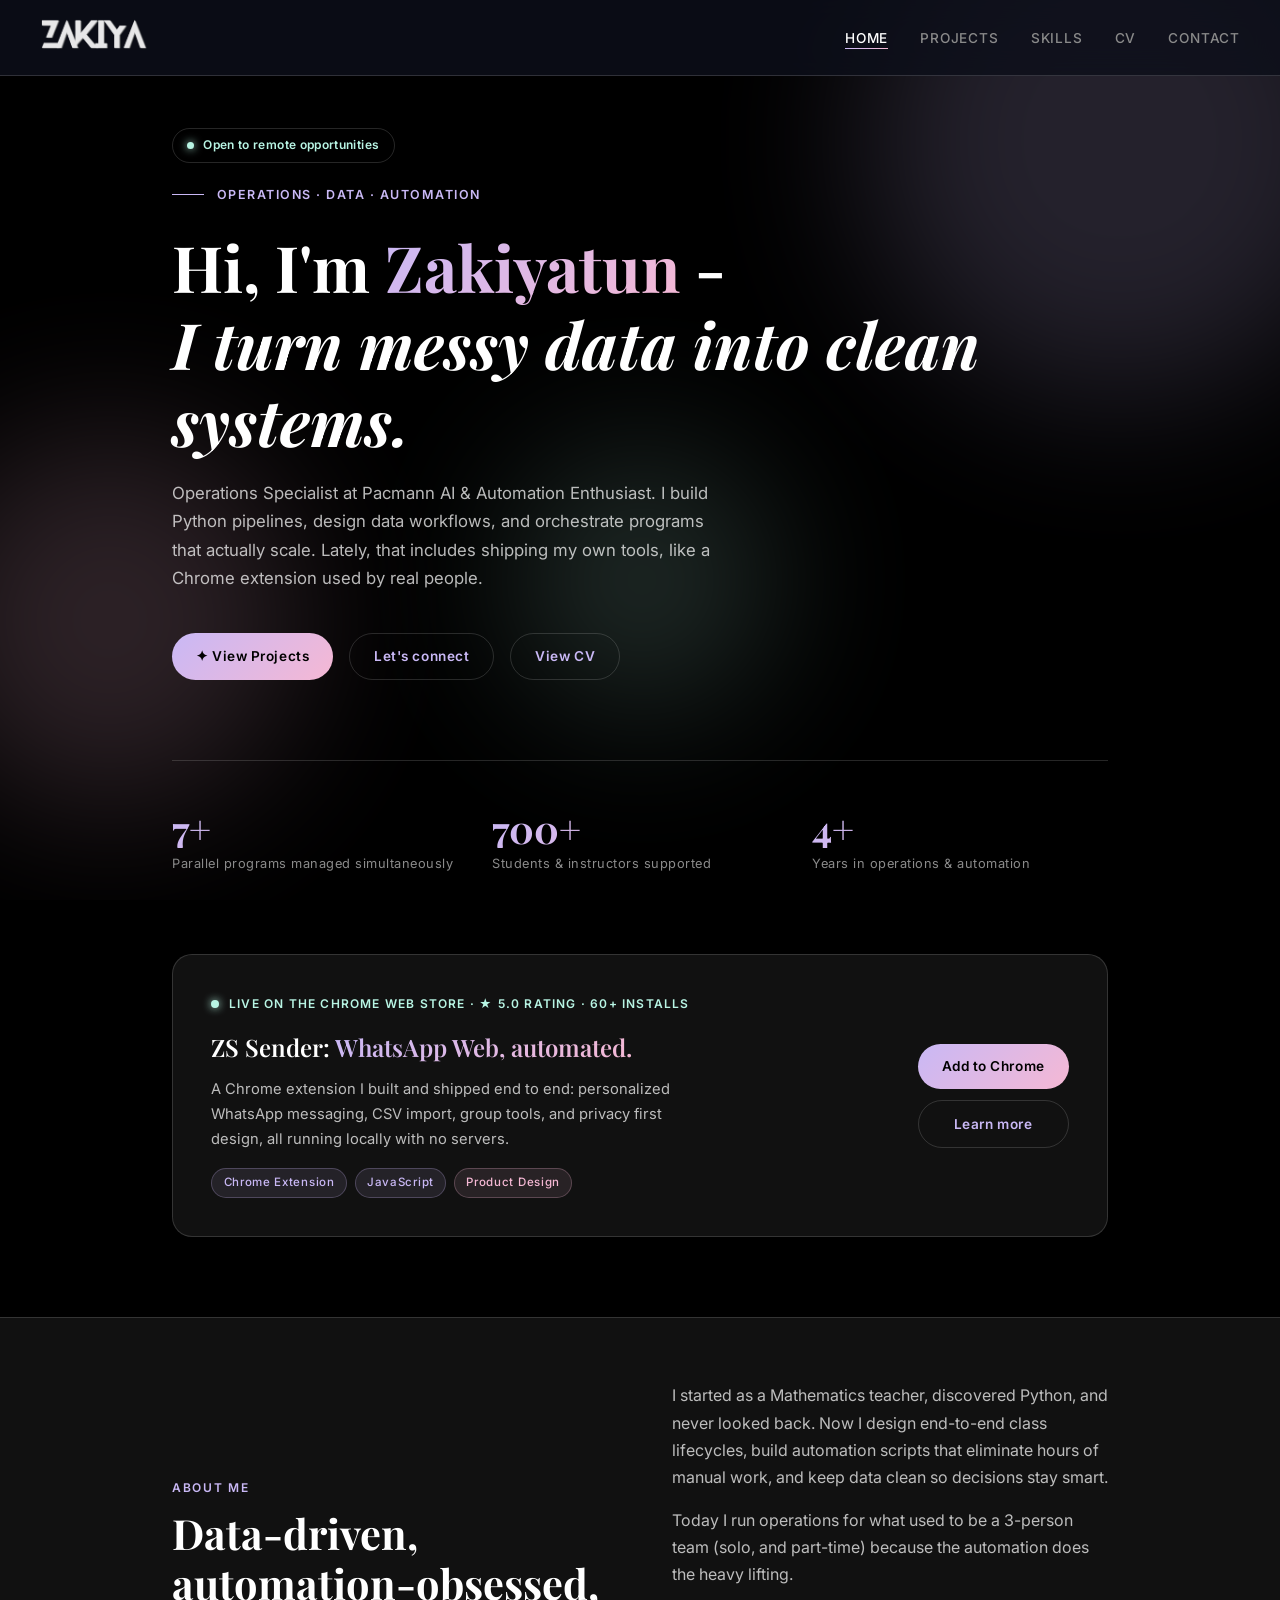
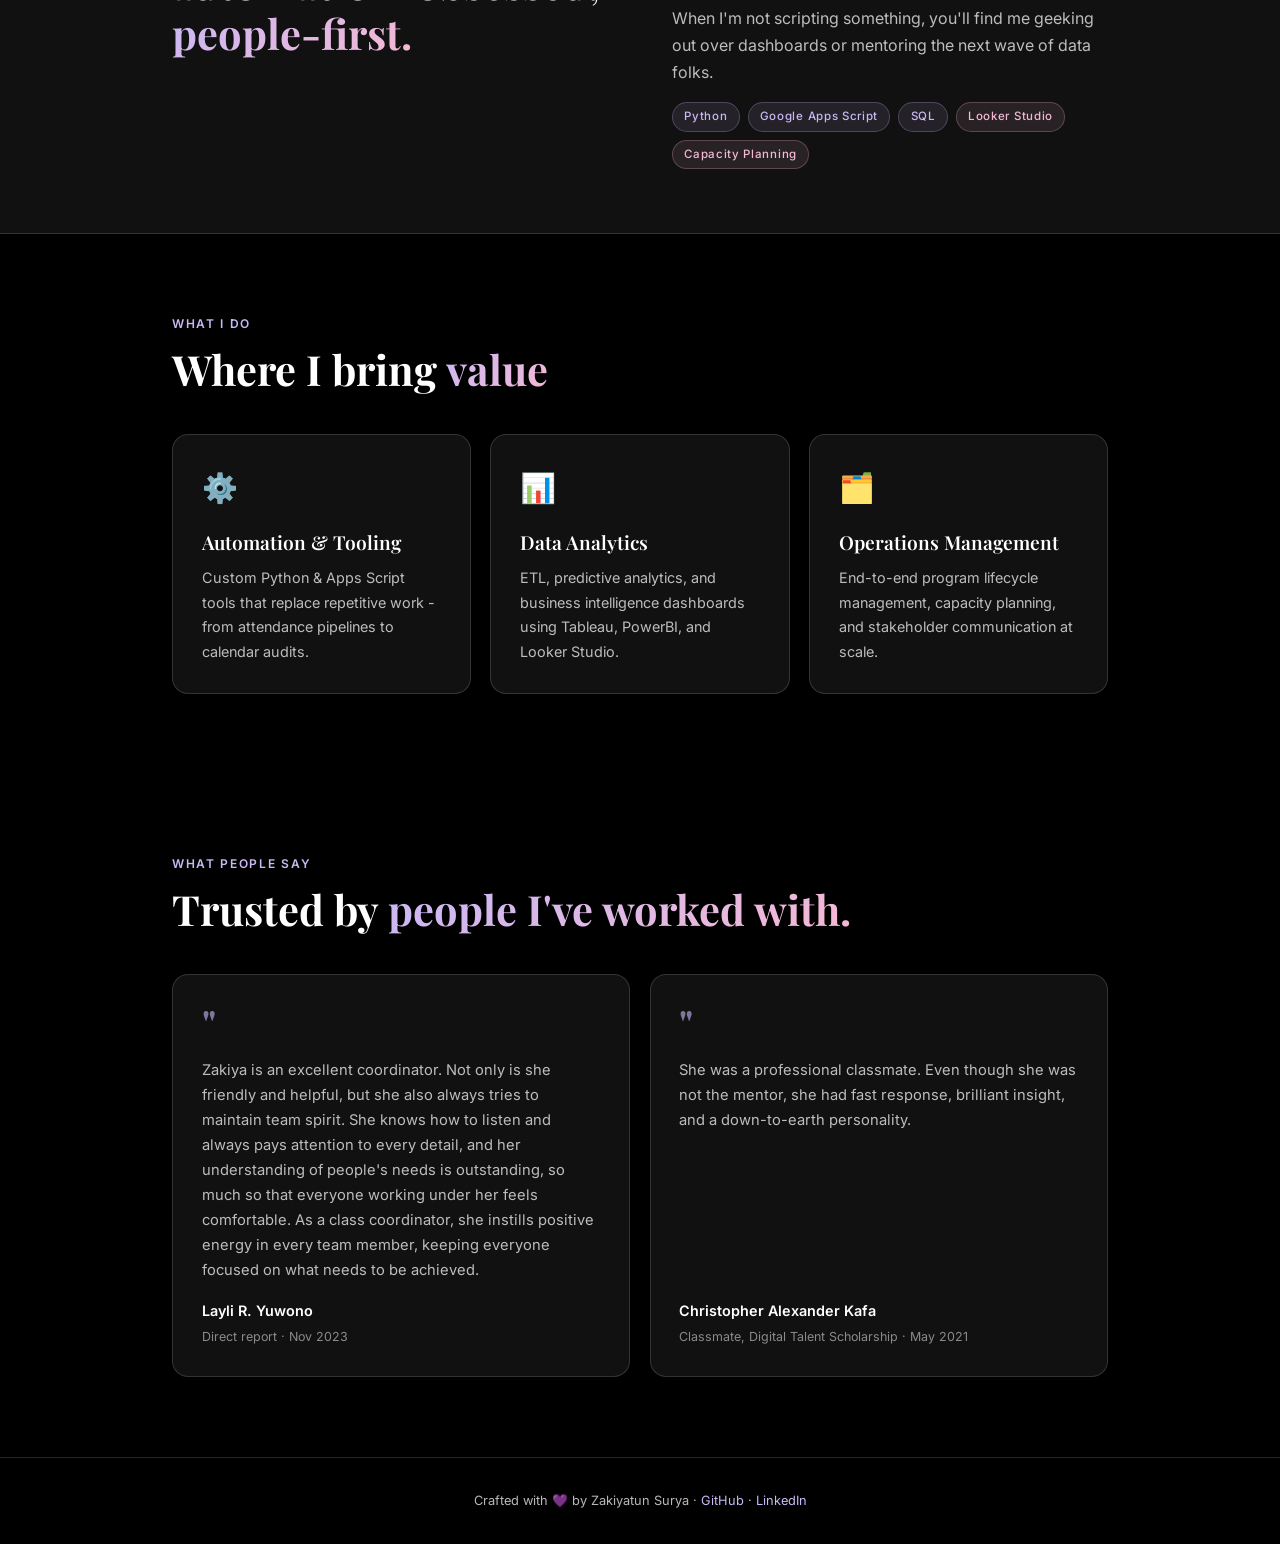
==== commit 099e62dd: "Update index.html" ====
--- a/index.html
+++ b/index.html
@@ -266,7 +266,7 @@
   <section class="featured-build">
     <div class="fb-card">
       <div>
-        <div class="fb-eyebrow"><span class="fb-dot"></span><span>Live on the Chrome Web Store</span></div>
+        <div class="fb-eyebrow"><span class="fb-dot"></span><span>Live on the Chrome Web Store · ★ 5.0 rating · 60+ installs</span></div>
         <h3>ZS Sender: <span class="grad">WhatsApp Web, automated.</span></h3>
         <p>A Chrome extension I built and shipped end to end: personalized WhatsApp messaging, CSV import, group tools, and privacy first design, all running locally with no servers.</p>
         <div class="fb-tags">
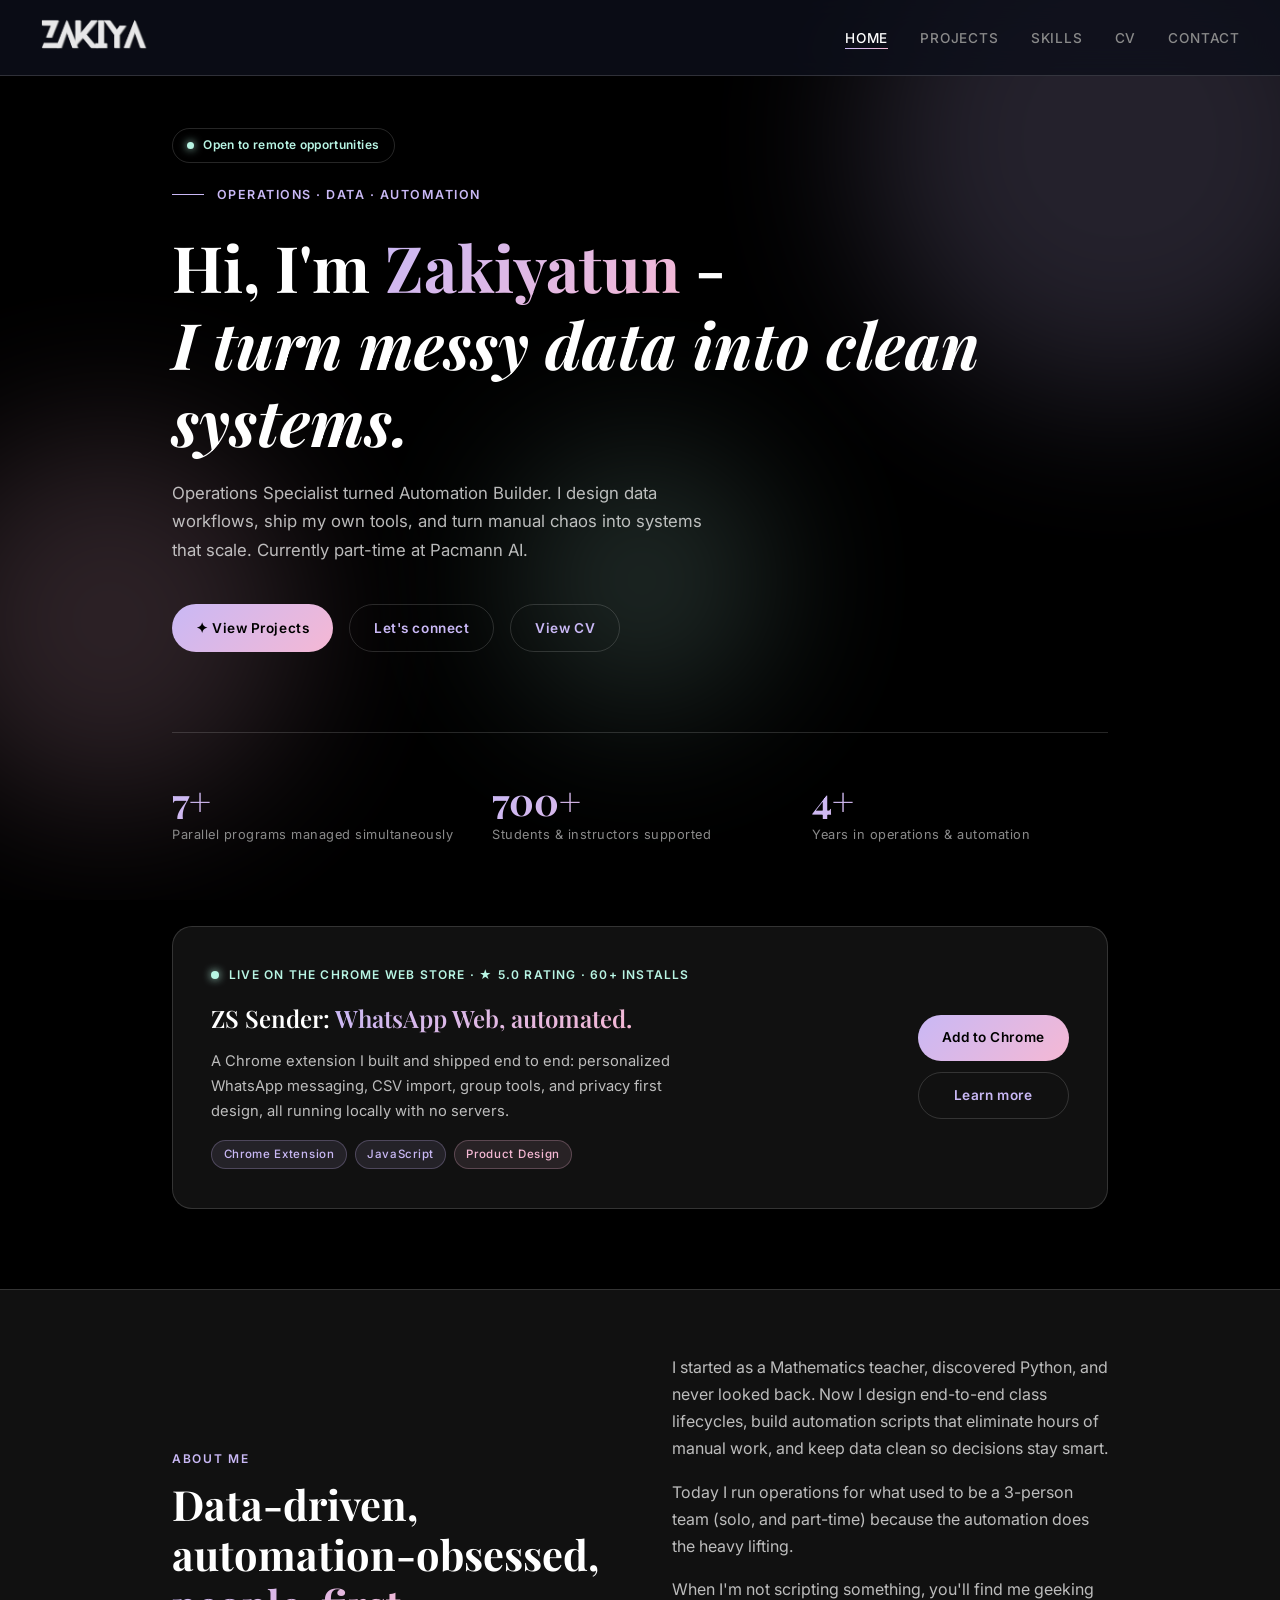
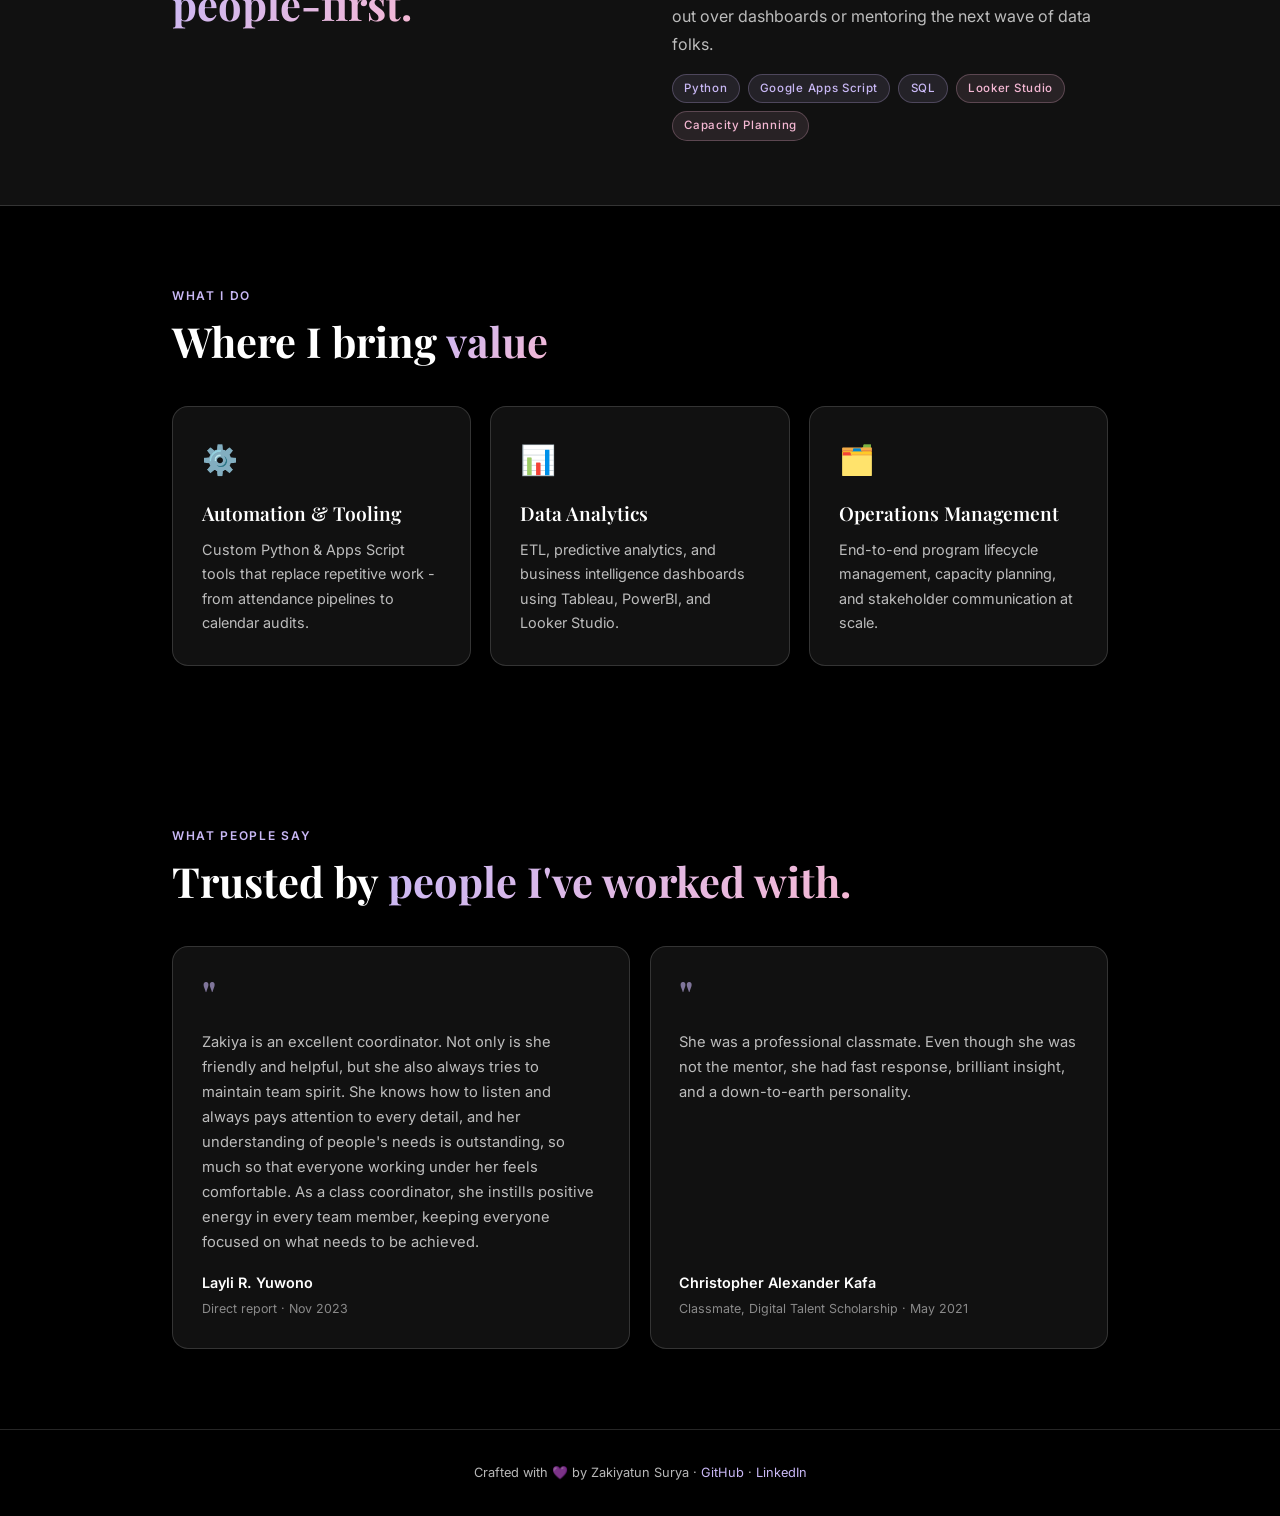
==== commit 3224e73e: "Update index.html" ====
--- a/index.html
+++ b/index.html
@@ -239,7 +239,7 @@
     <div class="status-badge"><span class="status-dot"></span>Open to remote opportunities</div>
     <div class="hero-eyebrow"><span>Operations · Data · Automation</span></div>
     <h1>Hi, I'm <span class="grad">Zakiyatun</span> -<br><em>I turn messy data into clean systems.</em></h1>
-    <p class="hero-sub">Operations Specialist at Pacmann AI & Automation Enthusiast. I build Python pipelines, design data workflows, and orchestrate programs that actually scale. Lately, that includes shipping my own tools, like a Chrome extension used by real people.</p>
+    <p class="hero-sub">Operations Specialist turned Automation Builder. I design data workflows, ship my own tools, and turn manual chaos into systems that scale. Currently part-time at Pacmann AI.</p>
     <div class="hero-cta">
       <a href="projects.html" class="btn btn-primary">✦ View Projects</a>
       <a href="contact.html" class="btn btn-outline">Let's connect</a>
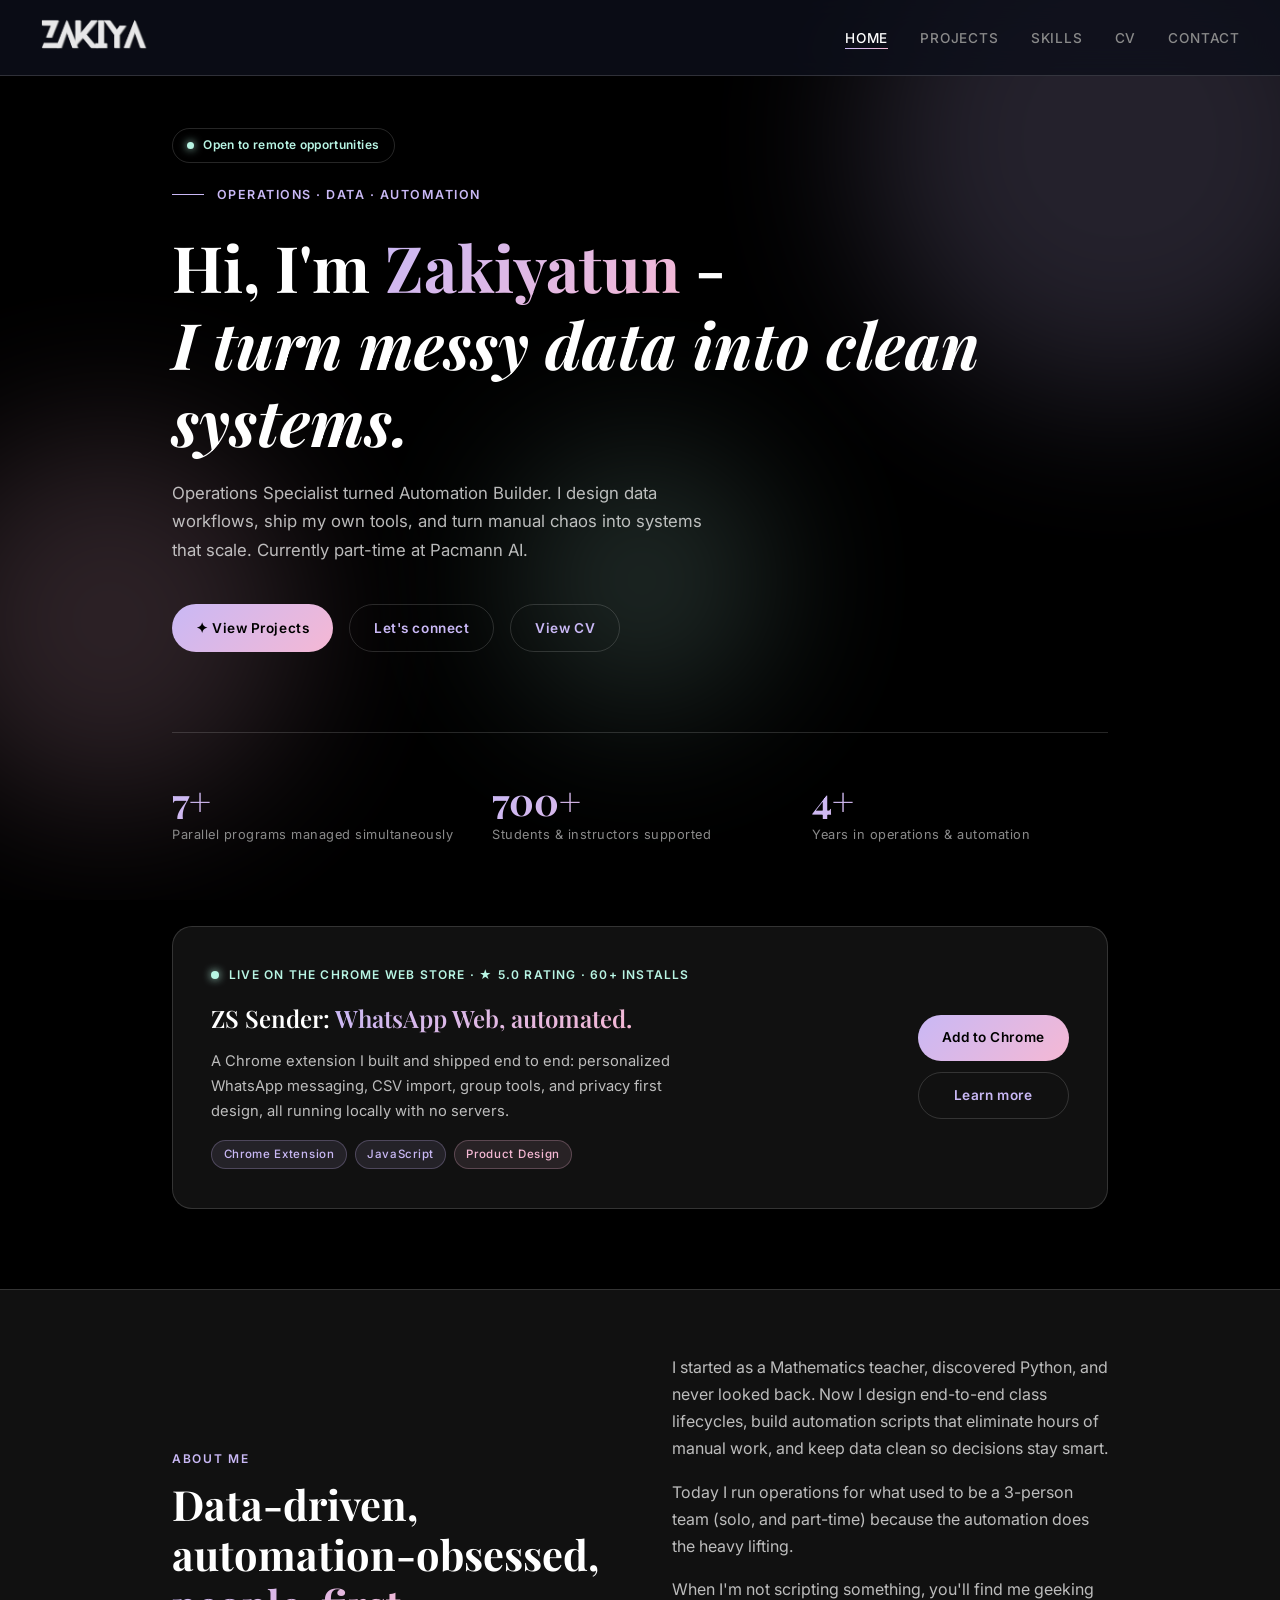
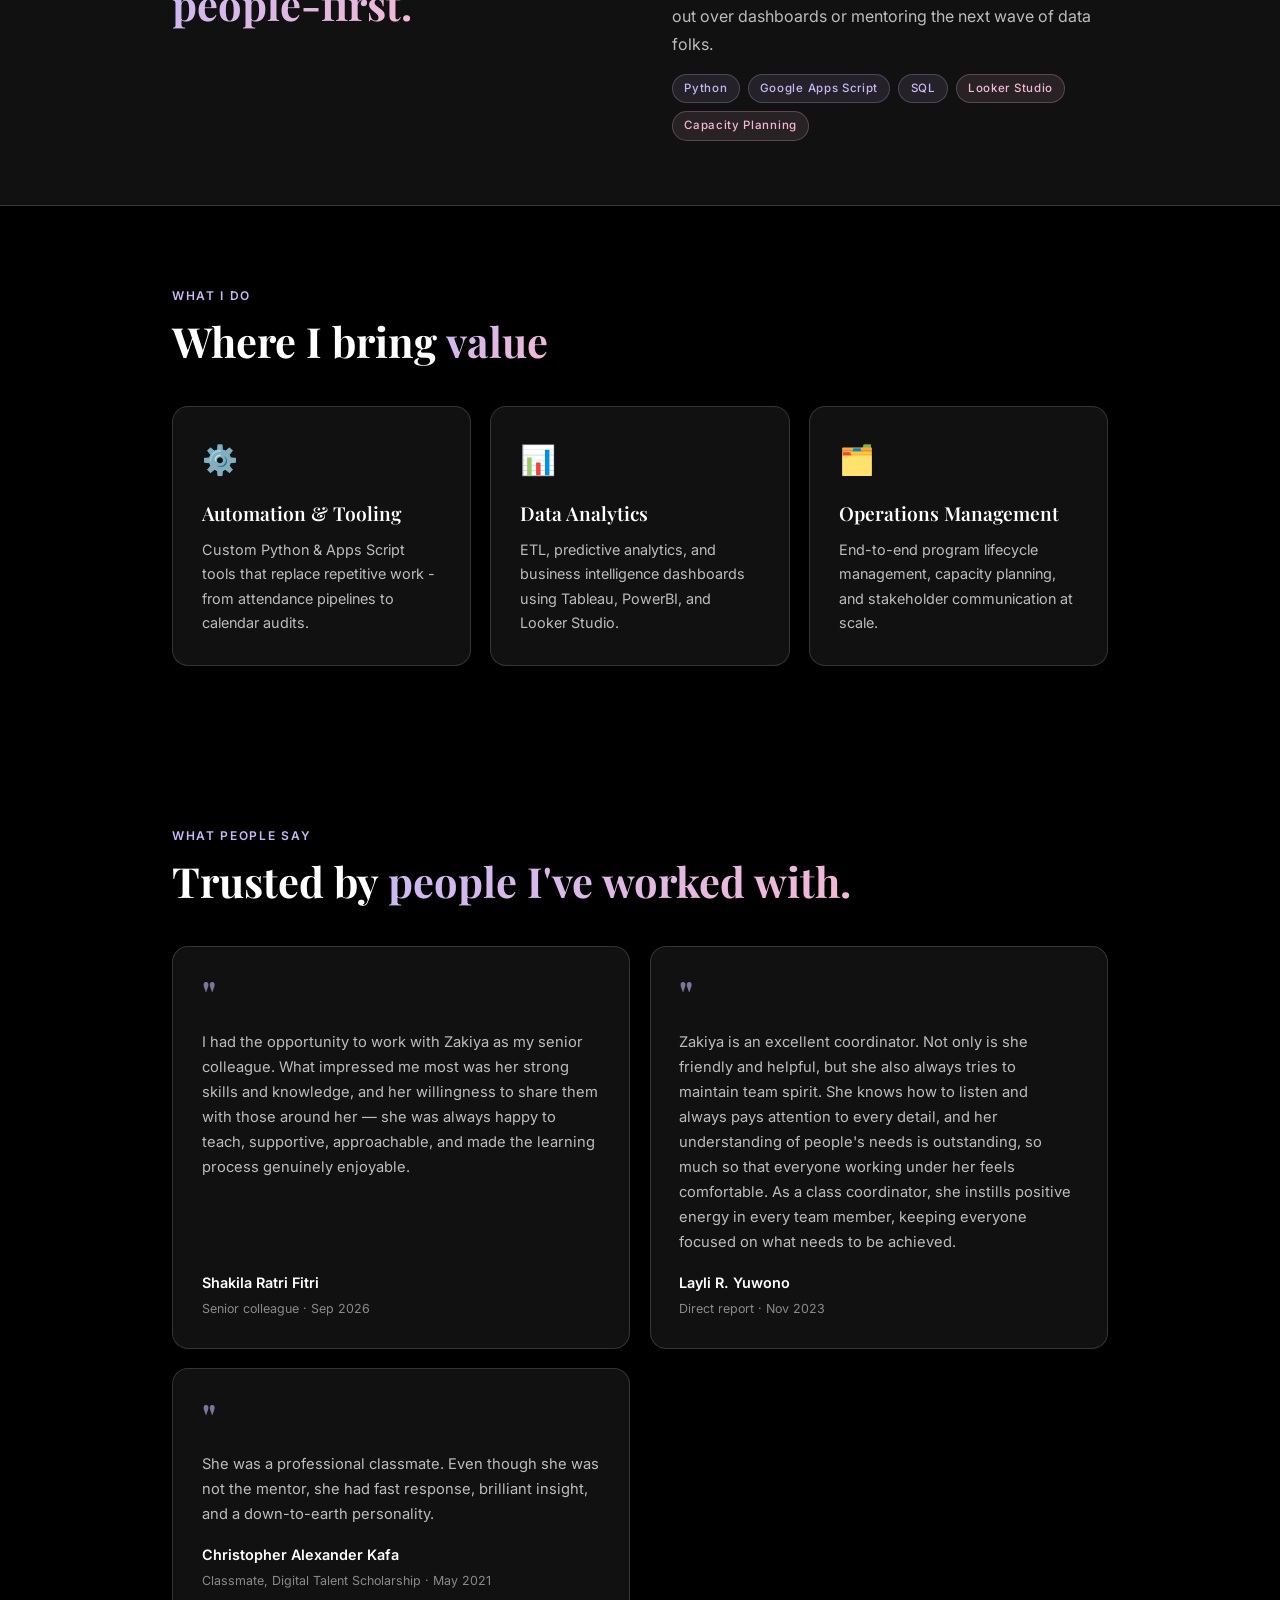
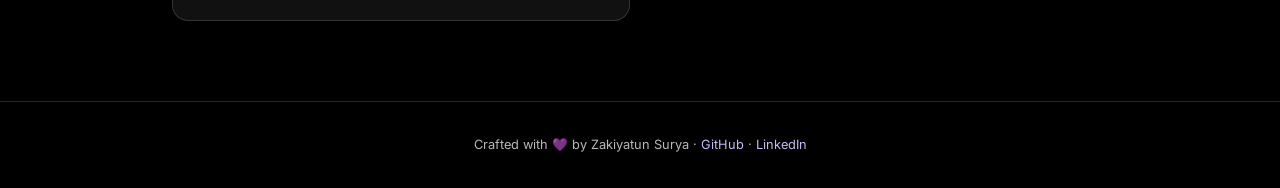
==== commit 0825f7b7: "Update index.html" ====
--- a/index.html
+++ b/index.html
@@ -3,10 +3,10 @@
 <head>
   <meta charset="UTF-8">
   <meta name="viewport" content="width=device-width, initial-scale=1.0">
-  <meta name="description" content="Operations Specialist & Automation Enthusiast. I build Python pipelines, design data workflows, and automate systems that scale from class operations to a Chrome extension used by real people." />
+  <meta name="description" content="Operations Specialist turned Automation Builder. I design data workflows, ship my own tools, and turn manual chaos into systems that scale." />
   <meta property="og:type" content="website" />
   <meta property="og:title" content="Zakiyatun Surya - Portfolio" />
-  <meta property="og:description" content="Operations Specialist and Automation Enthusiast with experience in Python, Google Apps Script, and Data Analytics." />
+  <meta property="og:description" content="Operations Specialist turned Automation Builder. I design data workflows, ship my own tools, and turn manual chaos into systems that scale." />
   <meta property="og:url" content="https://zakiyyah-ai.github.io/" />
   <meta property="og:image" content="https://zakiyyah-ai.github.io/favicon.png" />
   <script type="application/ld+json">
@@ -334,6 +334,14 @@
     <div class="testi-grid">
       <div class="card testi-card">
         <div class="testi-mark">"</div>
+        <p class="testi-text">I had the opportunity to work with Zakiya as my senior colleague. What impressed me most was her strong skills and knowledge, and her willingness to share them with those around her — she was always happy to teach, supportive, approachable, and made the learning process genuinely enjoyable.</p>
+        <div class="testi-author">
+          <strong>Shakila Ratri Fitri</strong>
+          <span>Senior colleague · Sep 2026</span>
+        </div>
+      </div>
+      <div class="card testi-card">
+        <div class="testi-mark">"</div>
         <p class="testi-text">Zakiya is an excellent coordinator. Not only is she friendly and helpful, but she also always tries to maintain team spirit. She knows how to listen and always pays attention to every detail, and her understanding of people's needs is outstanding, so much so that everyone working under her feels comfortable. As a class coordinator, she instills positive energy in every team member, keeping everyone focused on what needs to be achieved.</p>
         <div class="testi-author">
           <strong>Layli R. Yuwono</strong>
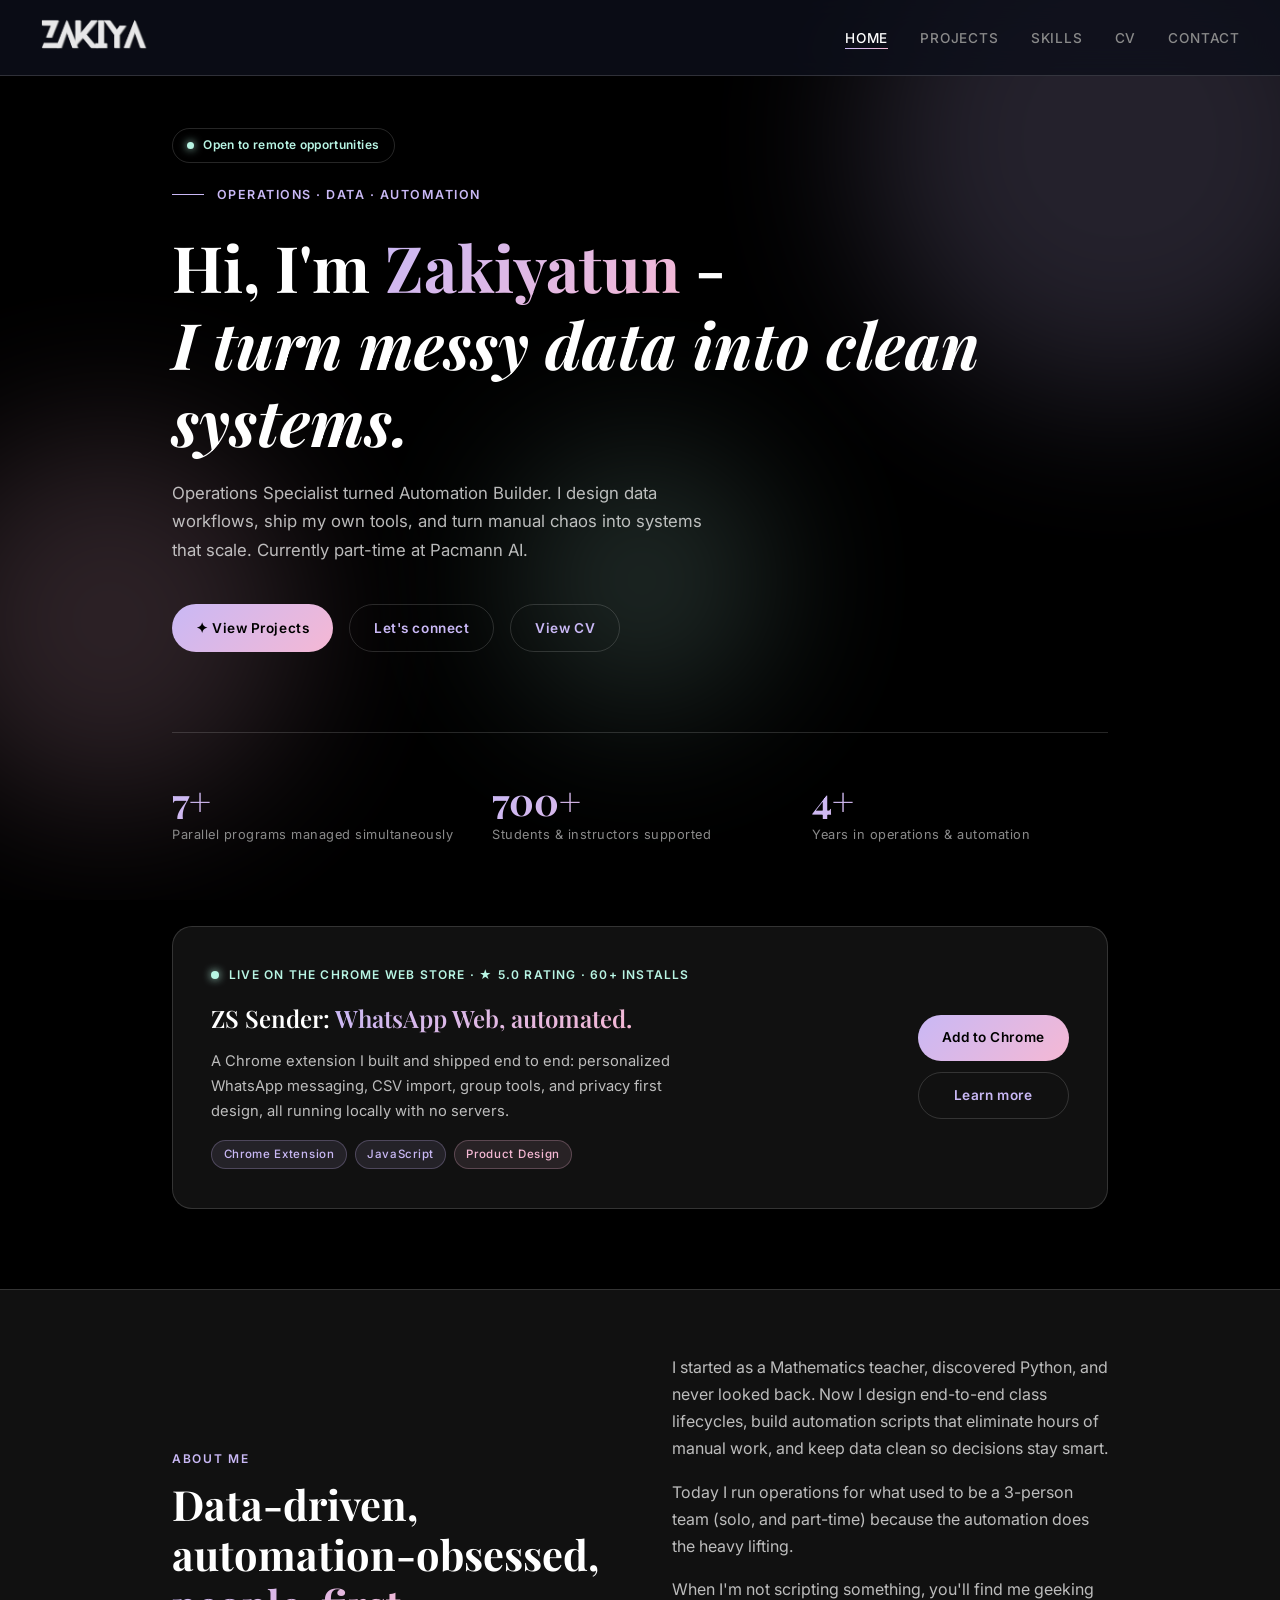
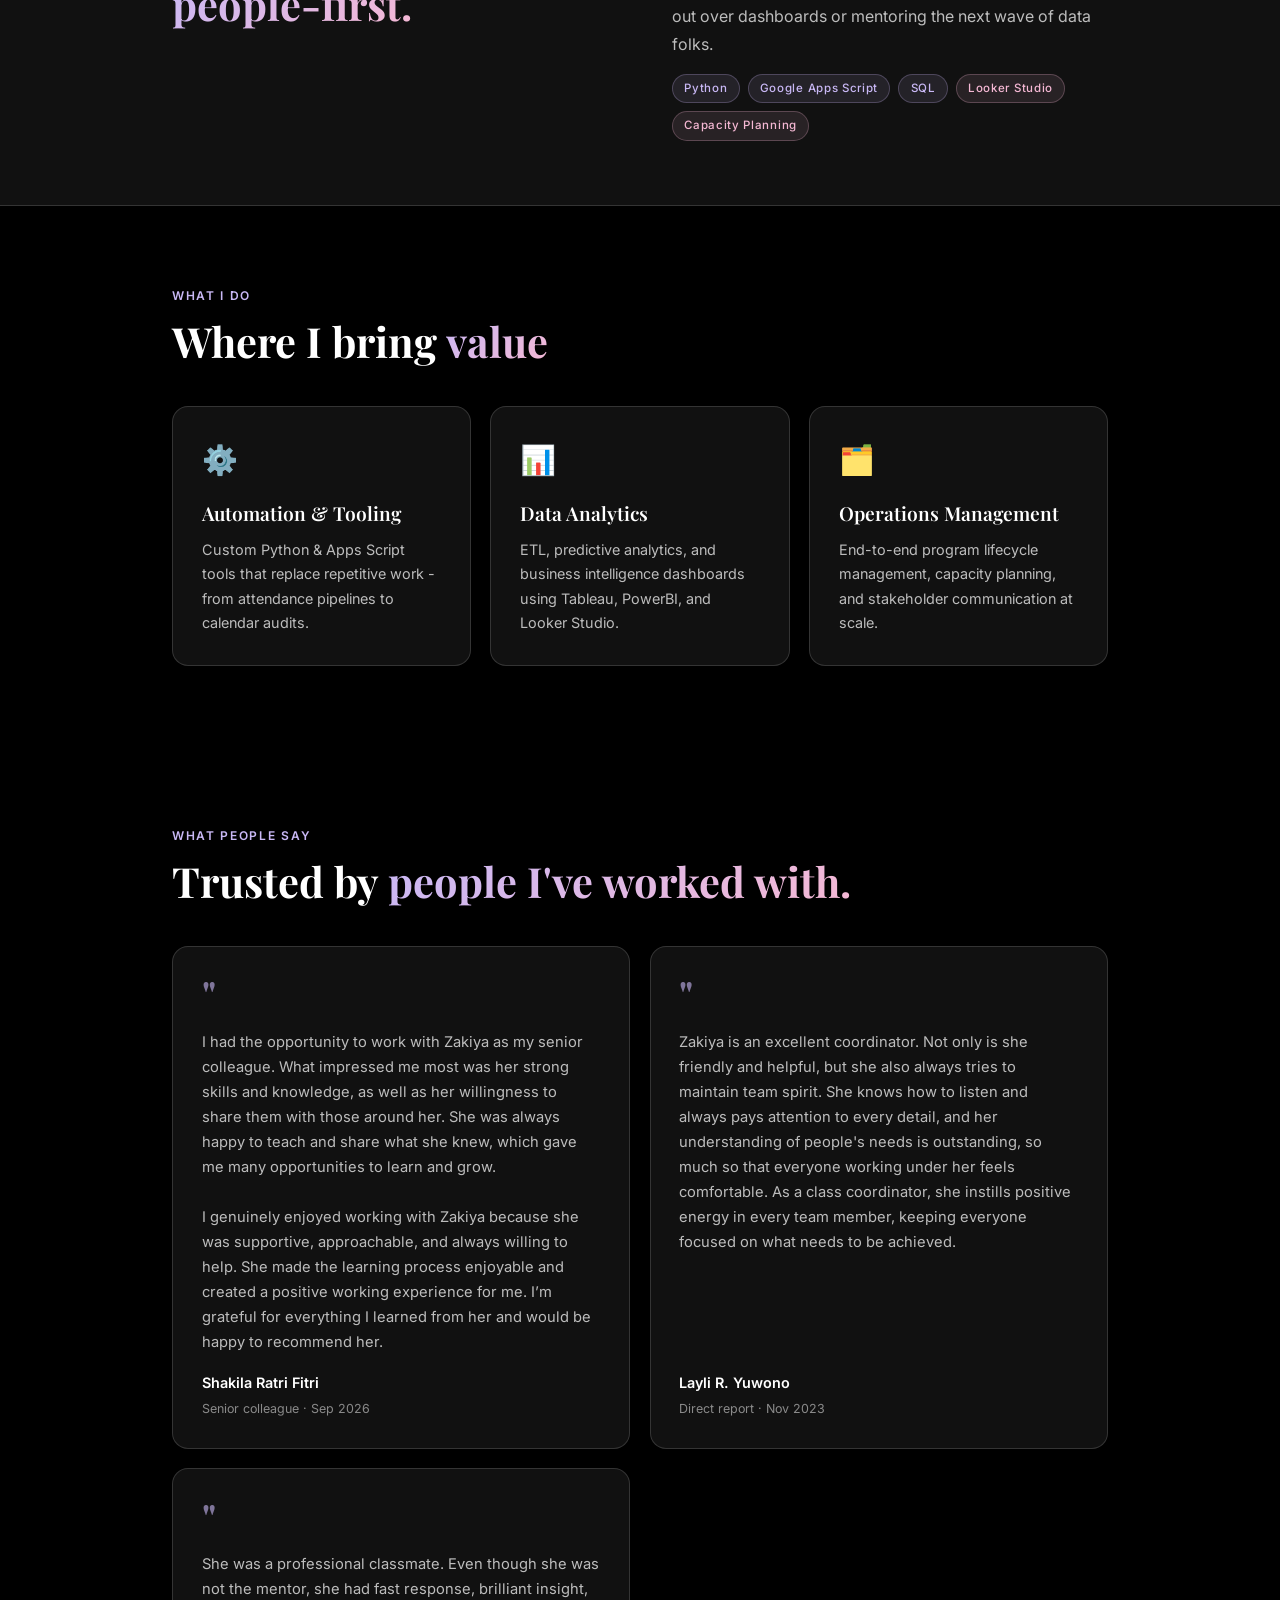
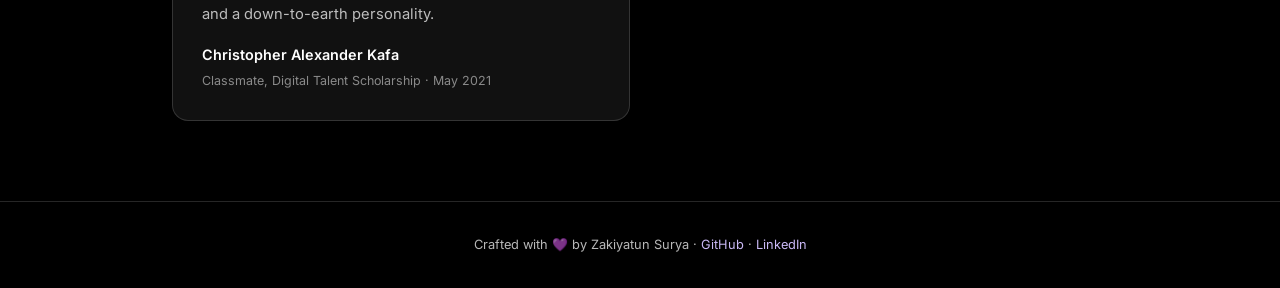
==== commit ab1ae6f5: "Update index.html" ====
--- a/index.html
+++ b/index.html
@@ -334,7 +334,7 @@
     <div class="testi-grid">
       <div class="card testi-card">
         <div class="testi-mark">"</div>
-        <p class="testi-text">I had the opportunity to work with Zakiya as my senior colleague. What impressed me most was her strong skills and knowledge, and her willingness to share them with those around her — she was always happy to teach, supportive, approachable, and made the learning process genuinely enjoyable.</p>
+        <p class="testi-text">I had the opportunity to work with Zakiya as my senior colleague. What impressed me most was her strong skills and knowledge, as well as her willingness to share them with those around her. She was always happy to teach and share what she knew, which gave me many opportunities to learn and grow.<br></br>I genuinely enjoyed working with Zakiya because she was supportive, approachable, and always willing to help. She made the learning process enjoyable and created a positive working experience for me. I’m grateful for everything I learned from her and would be happy to recommend her.</p>
         <div class="testi-author">
           <strong>Shakila Ratri Fitri</strong>
           <span>Senior colleague · Sep 2026</span>
